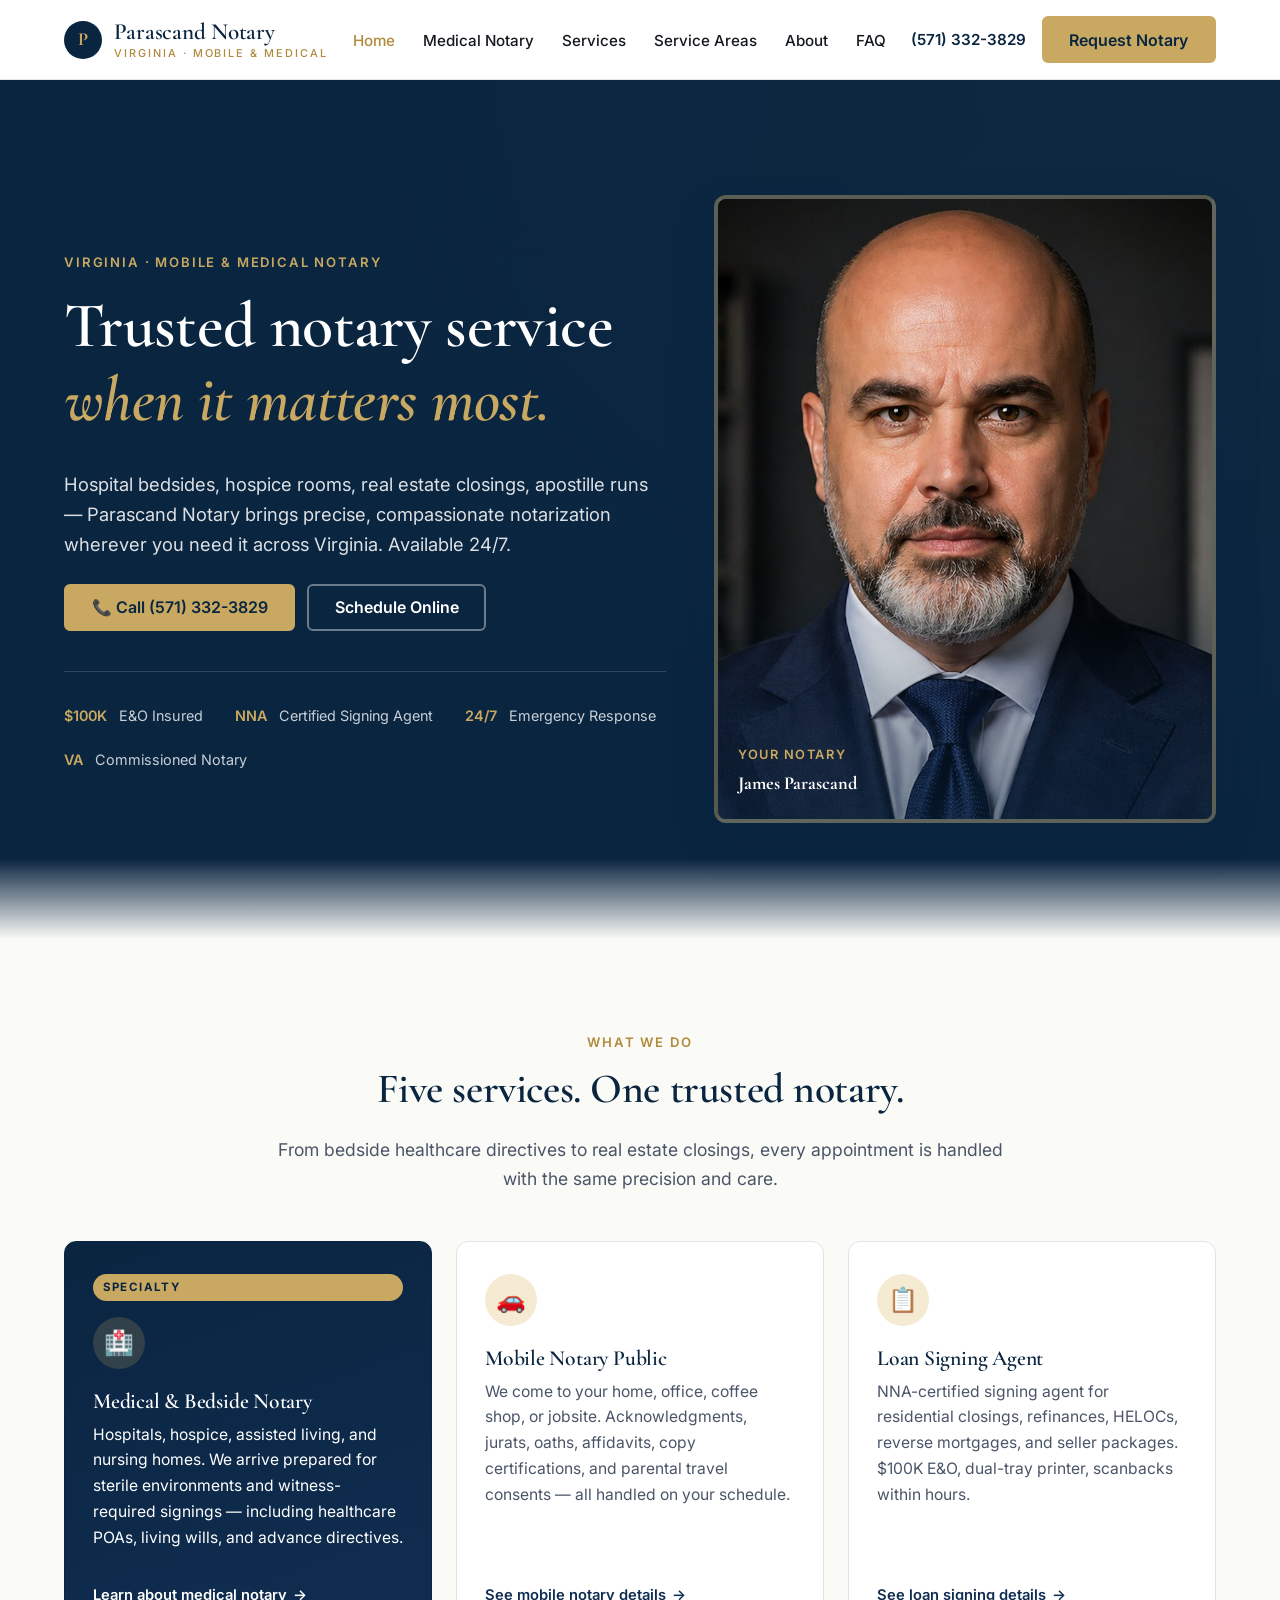
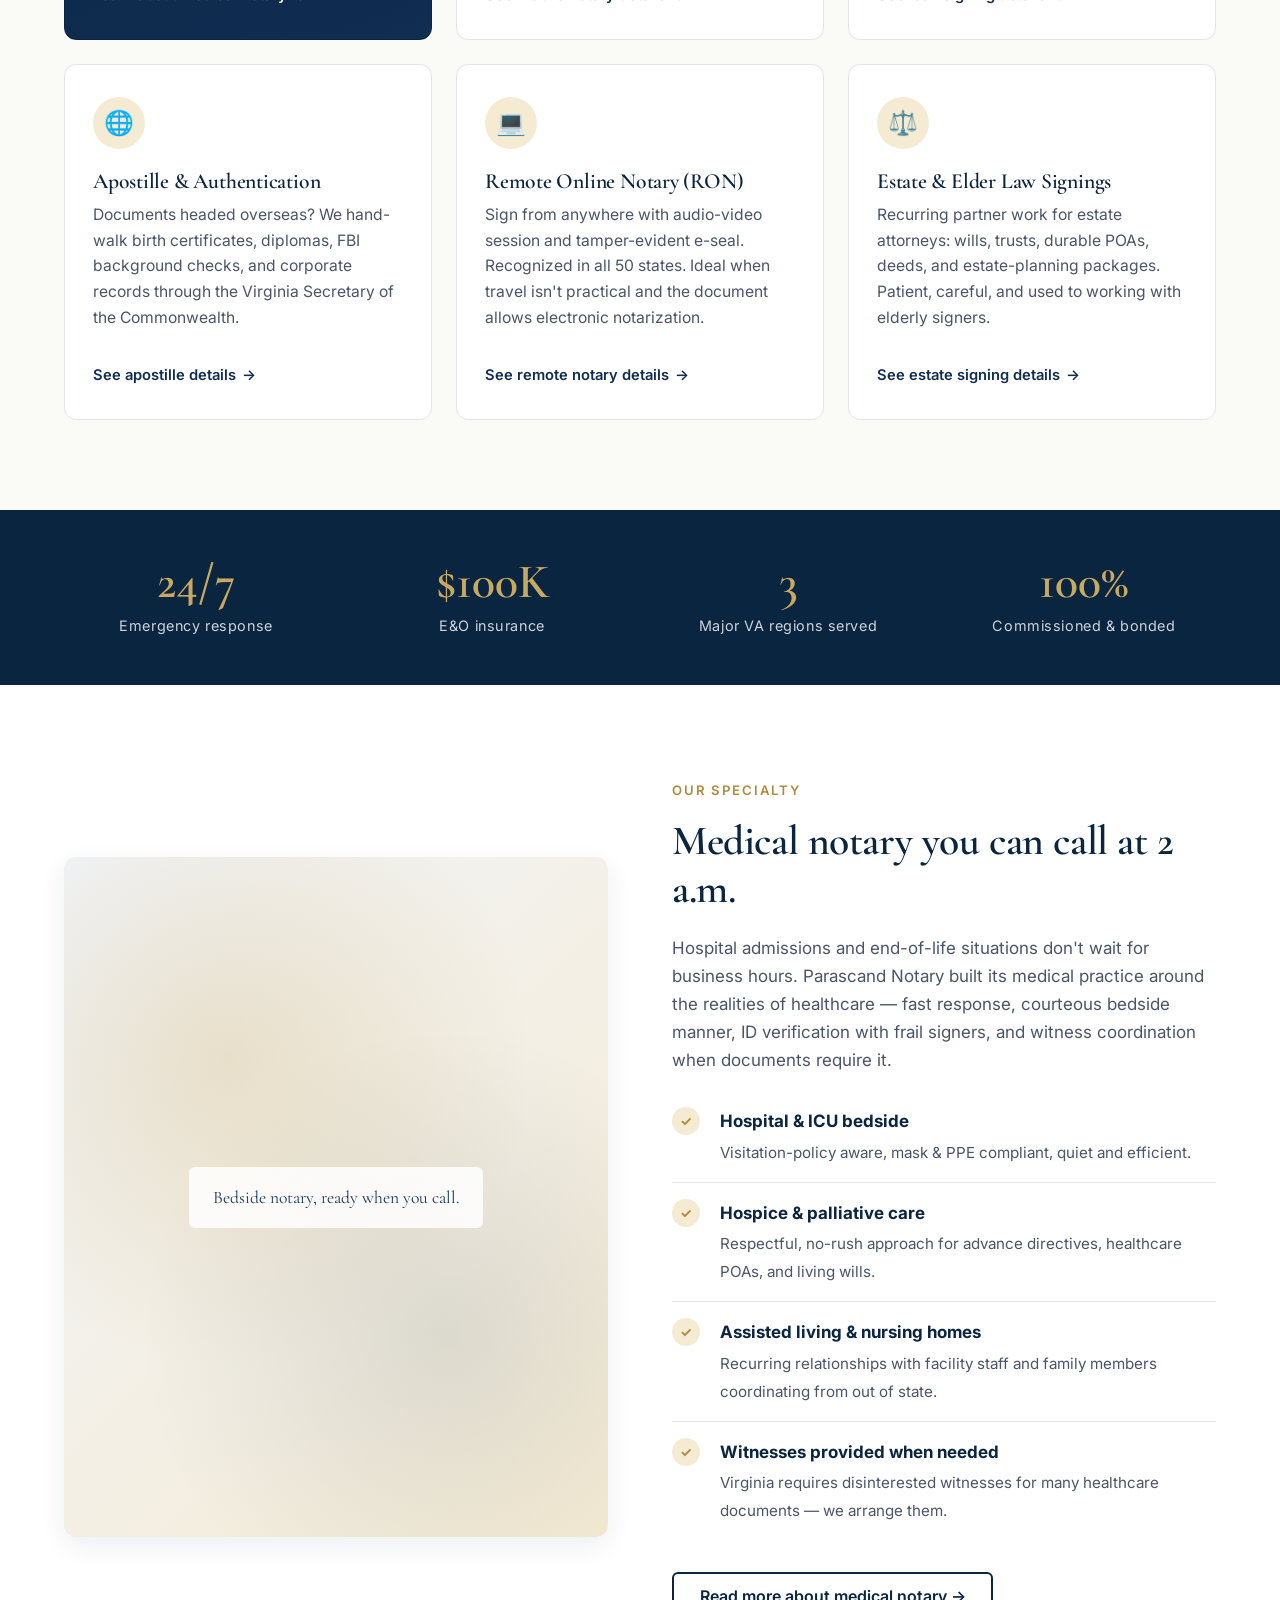
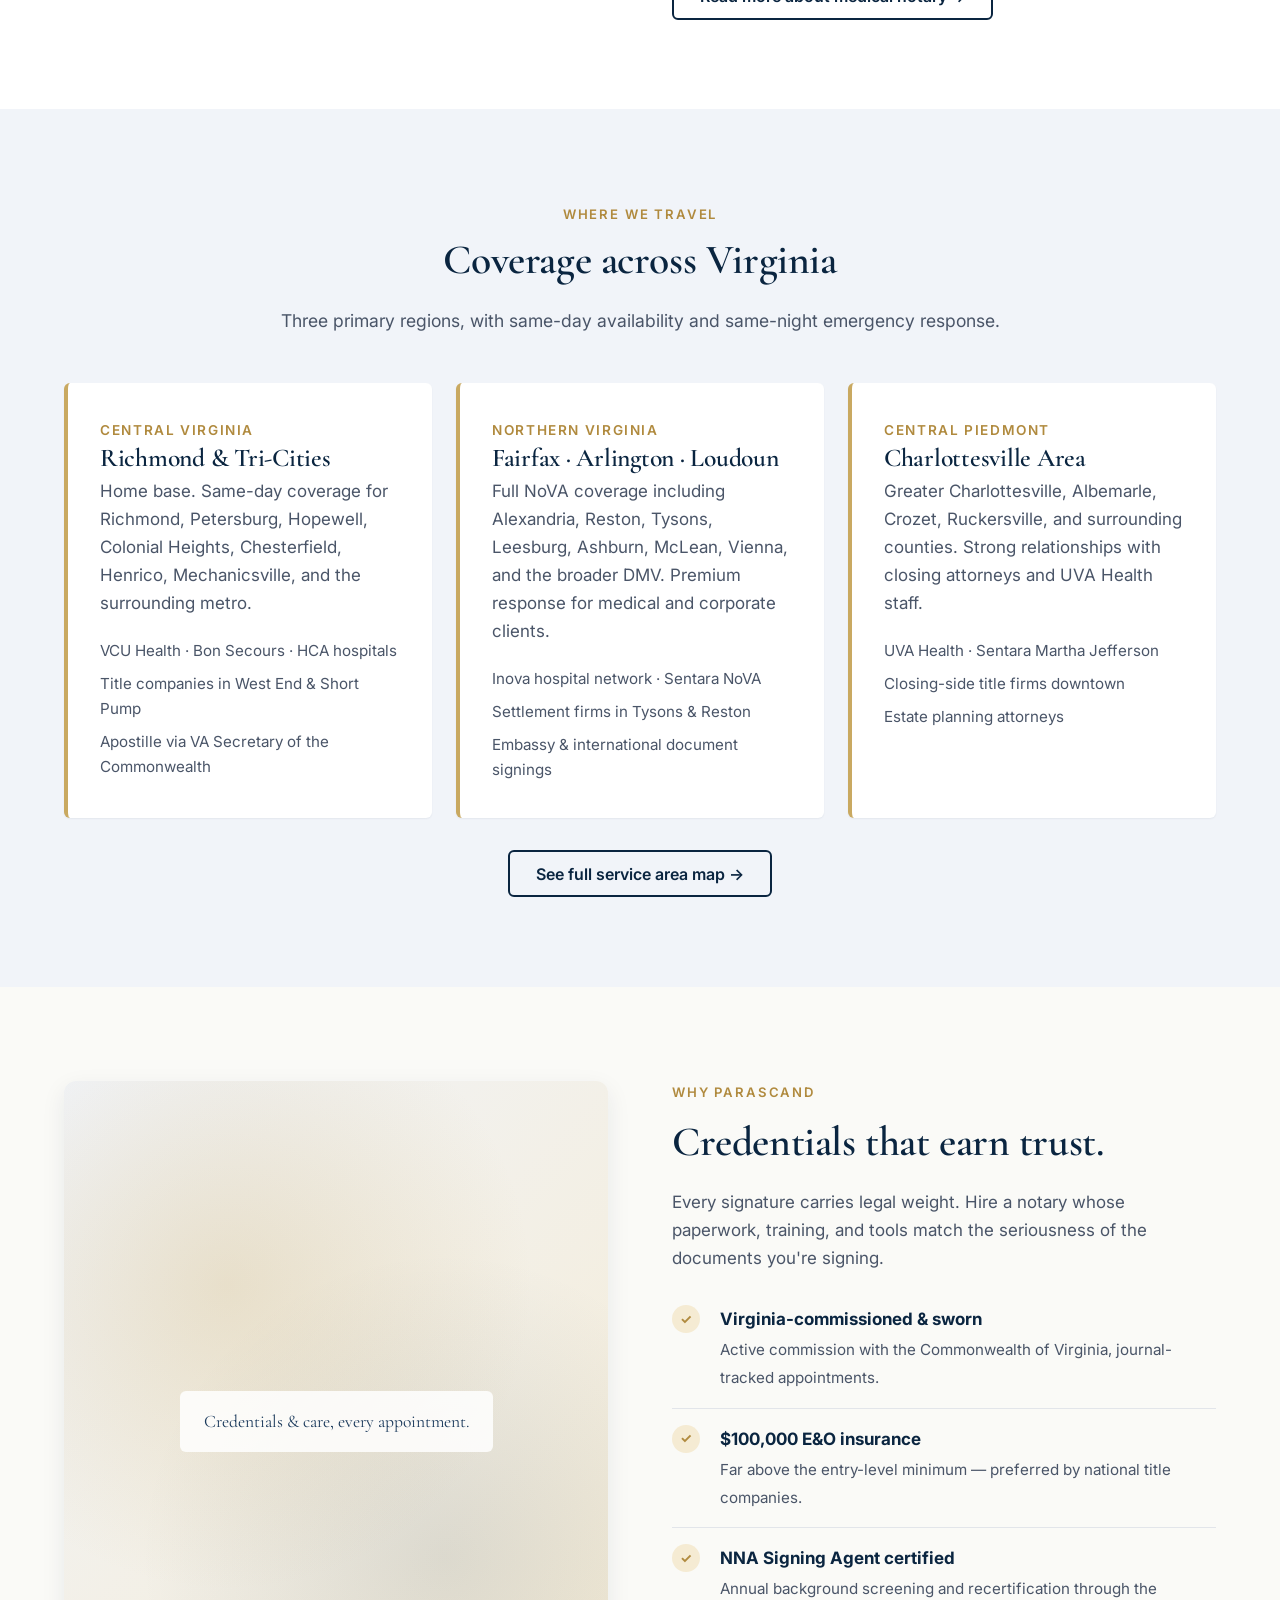
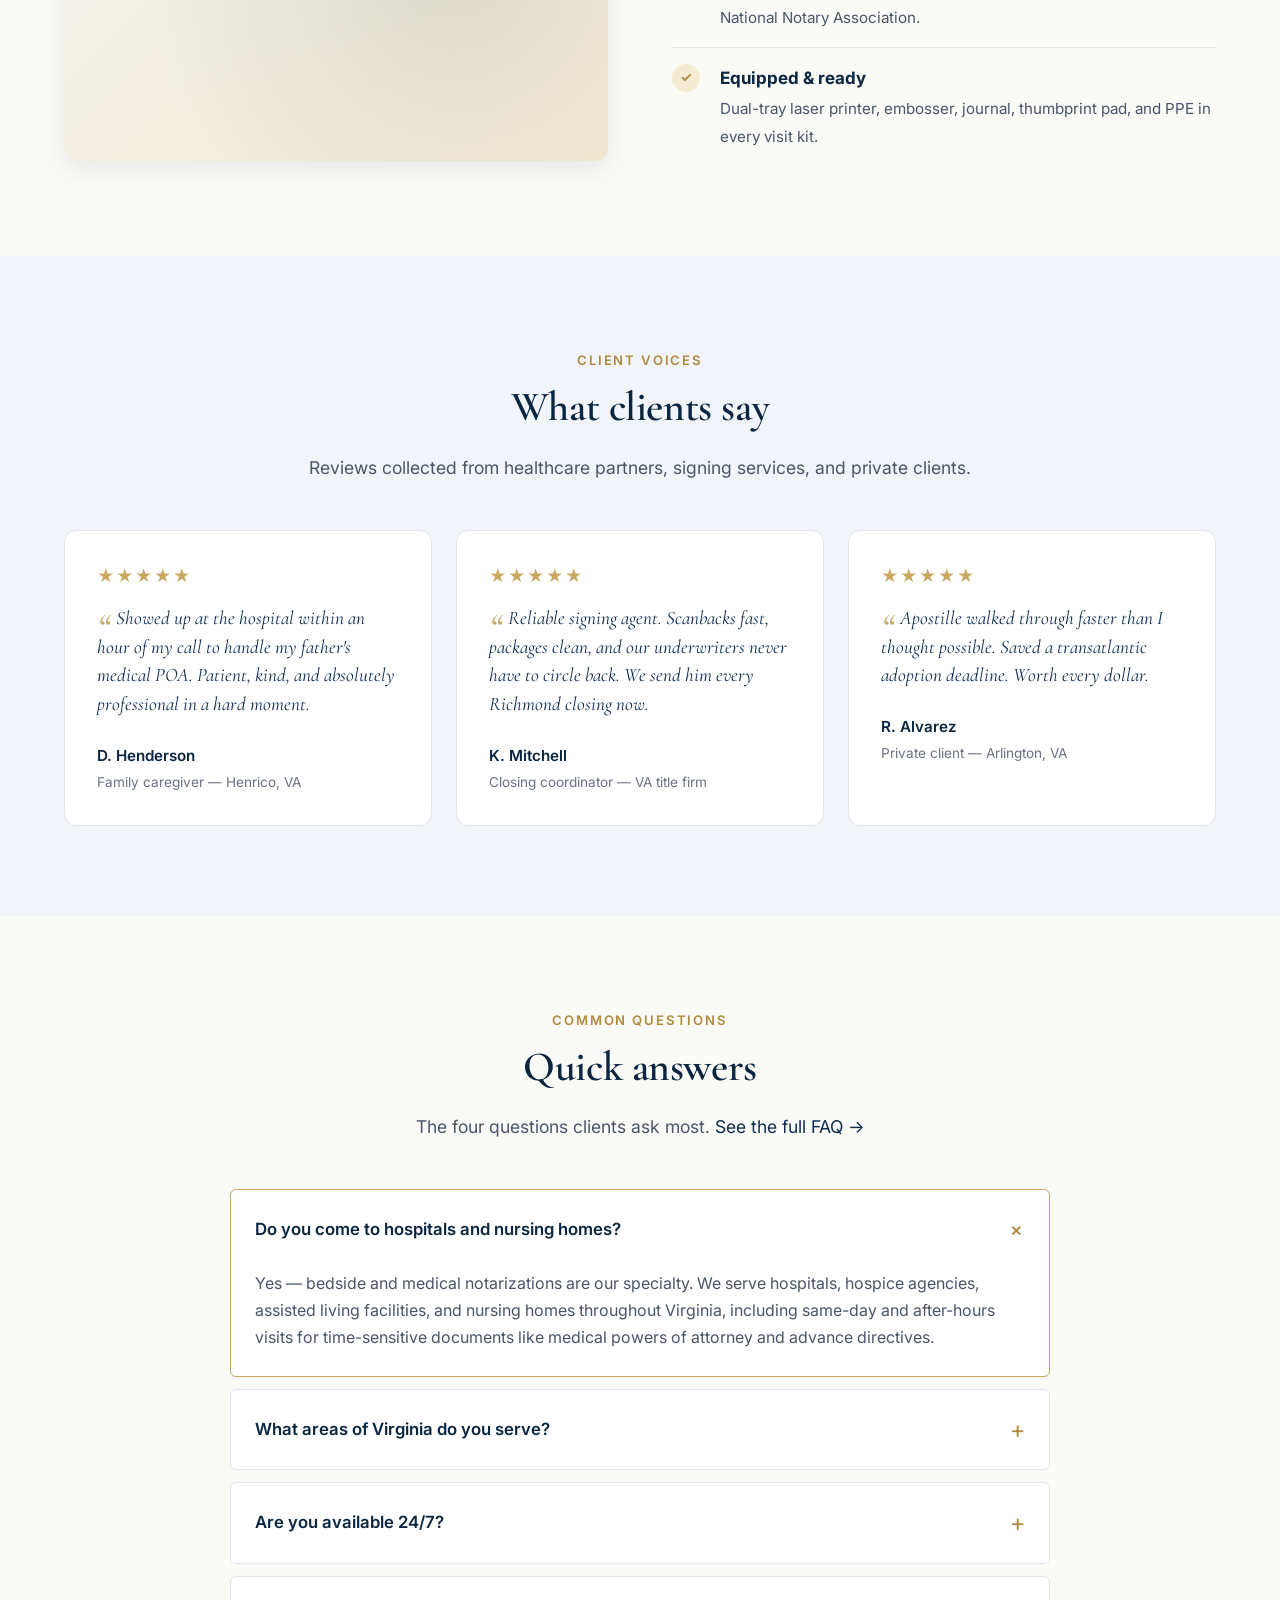
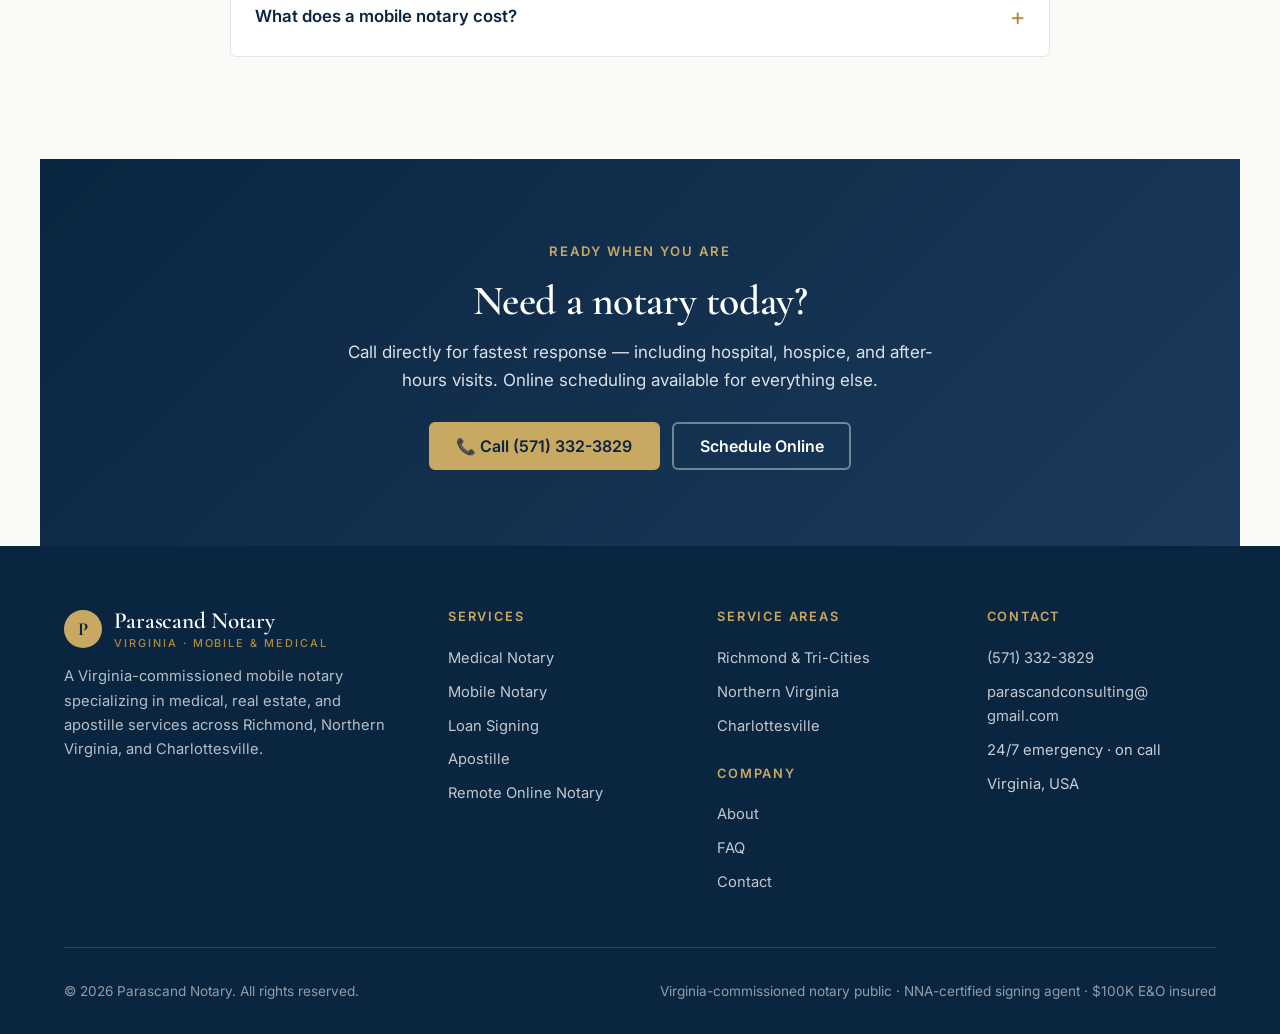
==== index.html @ 482fc1e8 "Initial Parascand Notary site" ====
<!DOCTYPE html>
<html lang="en">
<head>
  <meta charset="UTF-8" />
  <meta name="viewport" content="width=device-width, initial-scale=1" />
  <title>Parascand Notary | Mobile & Medical Notary Public — Richmond, Northern VA, Charlottesville</title>
  <meta name="description" content="Virginia-commissioned mobile notary specializing in hospital, hospice, and bedside notarizations. 24/7 service across Richmond, Northern Virginia, and Charlottesville. Loan signing, apostille, and remote online notary." />
  <meta name="keywords" content="mobile notary Virginia, medical notary, hospital notary Richmond, bedside notary, notary public Virginia, loan signing agent Virginia, apostille Virginia, mobile notary Northern Virginia, mobile notary Charlottesville, 24 hour notary" />
  <meta name="author" content="Parascand Notary" />
  <meta name="robots" content="index, follow, max-snippet:-1, max-image-preview:large" />
  <meta name="theme-color" content="#0A2540" />
  <link rel="canonical" href="https://parascandnotary.com/" />

  <!-- Open Graph / Facebook -->
  <meta property="og:type" content="website" />
  <meta property="og:url" content="https://parascandnotary.com/" />
  <meta property="og:site_name" content="Parascand Notary" />
  <meta property="og:title" content="Parascand Notary — Virginia's Trusted Mobile & Medical Notary" />
  <meta property="og:description" content="24/7 mobile notary serving hospitals, hospice, assisted living, real estate closings, and apostille across Richmond, NoVA, and Charlottesville." />
  <meta property="og:image" content="https://parascandnotary.com/images/og-image.jpg" />

  <!-- Twitter -->
  <meta name="twitter:card" content="summary_large_image" />
  <meta name="twitter:title" content="Parascand Notary — Mobile & Medical Notary Public" />
  <meta name="twitter:description" content="24/7 mobile notary serving Virginia. Hospital and bedside specialty. NNA-certified loan signing agent. Apostille service." />
  <meta name="twitter:image" content="https://parascandnotary.com/images/og-image.jpg" />

  <!-- Favicon -->
  <link rel="icon" type="image/svg+xml" href="data:image/svg+xml,%3Csvg xmlns='http://www.w3.org/2000/svg' viewBox='0 0 32 32'%3E%3Crect width='32' height='32' rx='6' fill='%230A2540'/%3E%3Ctext x='16' y='22' font-family='Georgia,serif' font-size='18' font-weight='700' text-anchor='middle' fill='%23C9A961'%3EP%3C/text%3E%3C/svg%3E" />

  <!-- Fonts -->
  <link rel="preconnect" href="https://fonts.googleapis.com" />
  <link rel="preconnect" href="https://fonts.gstatic.com" crossorigin />
  <link href="https://fonts.googleapis.com/css2?family=Cormorant+Garamond:wght@500;600;700&family=Inter:wght@400;500;600;700&display=swap" rel="stylesheet" />

  <link rel="stylesheet" href="styles.css" />

  <!-- Schema: LocalBusiness / NotaryPublic -->
  <script type="application/ld+json">
  {
    "@context": "https://schema.org",
    "@type": ["ProfessionalService", "LocalBusiness"],
    "name": "Parascand Notary",
    "image": "https://parascandnotary.com/images/headshot.jpg",
    "@id": "https://parascandnotary.com/#business",
    "url": "https://parascandnotary.com/",
    "telephone": "+1-571-332-3829",
    "email": "parascandconsulting@gmail.com",
    "priceRange": "$$",
    "description": "Virginia-commissioned mobile notary specializing in hospital, hospice, and bedside notarizations. Loan signing agent, apostille, and remote online notary services across Richmond, Northern Virginia, and Charlottesville.",
    "address": {
      "@type": "PostalAddress",
      "addressRegion": "VA",
      "addressCountry": "US"
    },
    "areaServed": [
      { "@type": "City", "name": "Richmond, VA" },
      { "@type": "City", "name": "Petersburg, VA" },
      { "@type": "City", "name": "Hopewell, VA" },
      { "@type": "City", "name": "Colonial Heights, VA" },
      { "@type": "City", "name": "Charlottesville, VA" },
      { "@type": "City", "name": "Fairfax, VA" },
      { "@type": "City", "name": "Arlington, VA" },
      { "@type": "City", "name": "Alexandria, VA" },
      { "@type": "City", "name": "Loudoun County, VA" },
      { "@type": "City", "name": "Reston, VA" },
      { "@type": "City", "name": "Tysons, VA" }
    ],
    "openingHoursSpecification": {
      "@type": "OpeningHoursSpecification",
      "dayOfWeek": ["Monday","Tuesday","Wednesday","Thursday","Friday","Saturday","Sunday"],
      "opens": "00:00",
      "closes": "23:59"
    },
    "hasOfferCatalog": {
      "@type": "OfferCatalog",
      "name": "Notary Services",
      "itemListElement": [
        { "@type": "Offer", "itemOffered": { "@type": "Service", "name": "Medical & Bedside Notary" } },
        { "@type": "Offer", "itemOffered": { "@type": "Service", "name": "Mobile Notary Public" } },
        { "@type": "Offer", "itemOffered": { "@type": "Service", "name": "Loan Signing Agent (NSA)" } },
        { "@type": "Offer", "itemOffered": { "@type": "Service", "name": "Apostille / Document Authentication" } },
        { "@type": "Offer", "itemOffered": { "@type": "Service", "name": "Remote Online Notarization (RON)" } }
      ]
    },
    "sameAs": []
  }
  </script>

  <!-- Schema: FAQ -->
  <script type="application/ld+json">
  {
    "@context": "https://schema.org",
    "@type": "FAQPage",
    "mainEntity": [
      {
        "@type": "Question",
        "name": "Do you come to hospitals and nursing homes?",
        "acceptedAnswer": {
          "@type": "Answer",
          "text": "Yes. Bedside and medical notarizations are our specialty. We serve hospitals, hospice agencies, assisted living facilities, and nursing homes throughout Virginia, including same-day and after-hours visits for time-sensitive documents like medical powers of attorney and advance directives."
        }
      },
      {
        "@type": "Question",
        "name": "What areas of Virginia do you serve?",
        "acceptedAnswer": {
          "@type": "Answer",
          "text": "We serve Richmond and the Tri-Cities (Petersburg, Hopewell, Colonial Heights), all of Northern Virginia (Fairfax, Arlington, Alexandria, Loudoun, Reston, Tysons), and the Charlottesville area. Travel beyond these zones is available by quote."
        }
      },
      {
        "@type": "Question",
        "name": "Are you available 24/7?",
        "acceptedAnswer": {
          "@type": "Answer",
          "text": "Yes. We offer 24/7 emergency and on-call notary service, including nights, weekends, and holidays. Hospitals discharge at all hours and time-sensitive legal documents do not wait — we are built for that reality."
        }
      },
      {
        "@type": "Question",
        "name": "What does a mobile notary cost?",
        "acceptedAnswer": {
          "@type": "Answer",
          "text": "Virginia caps notarial acts at $10 each. Travel and convenience fees are separate and depend on distance, urgency, and complexity. Most general appointments run $50–$100 all-in. Loan signings start at $125. Apostille runs $150 and up. Call or message for an exact quote."
        }
      }
    ]
  }
  </script>
</head>
<body>

  <!-- Header -->
  <header class="site-header">
    <div class="container">
      <nav class="nav" aria-label="Primary">
        <a href="index.html" class="brand" aria-label="Parascand Notary home">
          <span class="brand-mark" aria-hidden="true">P</span>
          <span class="brand-text">
            Parascand Notary
            <small>Virginia · Mobile & Medical</small>
          </span>
        </a>
        <ul class="nav-links">
          <li><a href="index.html" class="active">Home</a></li>
          <li><a href="medical-notary.html">Medical Notary</a></li>
          <li><a href="services.html">Services</a></li>
          <li><a href="service-areas.html">Service Areas</a></li>
          <li><a href="about.html">About</a></li>
          <li><a href="faq.html">FAQ</a></li>
        </ul>
        <div class="nav-cta">
          <a class="nav-phone" href="tel:+15713323829"><span>(571) 332-3829</span></a>
          <a class="btn btn-primary" href="contact.html">Request Notary</a>
        </div>
      </nav>
    </div>
  </header>

  <!-- Hero -->
  <section class="hero">
    <div class="container">
      <div class="hero-grid">
        <div>
          <span class="eyebrow">Virginia · Mobile & Medical Notary</span>
          <h1>Trusted notary service <span class="accent">when it matters most.</span></h1>
          <p>Hospital bedsides, hospice rooms, real estate closings, apostille runs — Parascand Notary brings precise, compassionate notarization wherever you need it across Virginia. Available 24/7.</p>
          <div class="hero-actions">
            <a class="btn btn-primary" href="tel:+15713323829">📞 Call (571) 332-3829</a>
            <a class="btn btn-secondary" href="contact.html">Schedule Online</a>
          </div>
          <div class="hero-trust">
            <div><strong>$100K</strong>&nbsp;E&amp;O Insured</div>
            <div><strong>NNA</strong>&nbsp;Certified Signing Agent</div>
            <div><strong>24/7</strong>&nbsp;Emergency Response</div>
            <div><strong>VA</strong>&nbsp;Commissioned Notary</div>
          </div>
        </div>
        <div>
          <div class="hero-portrait">
            <img src="images/headshot.jpg" alt="James Parascand, Virginia-commissioned mobile and medical notary public" onerror="this.style.display='none'; this.parentElement.style.background='linear-gradient(135deg,#1B3A5C,#0A2540)'; this.parentElement.insertAdjacentHTML('afterbegin','<div style=&quot;position:absolute;inset:0;display:grid;place-items:center;color:#C9A961;font-family:serif;font-size:1.1rem;text-align:center;padding:2rem;z-index:1;&quot;>Drop your headshot at<br/>images/headshot.jpg</div>');" />
            <div class="hero-portrait-caption">
              <small>Your Notary</small>
              <strong>James Parascand</strong>
            </div>
          </div>
        </div>
      </div>
    </div>
  </section>

  <!-- Services -->
  <section id="services">
    <div class="container">
      <div class="section-head">
        <span class="eyebrow">What We Do</span>
        <h2>Five services. One trusted notary.</h2>
        <p>From bedside healthcare directives to real estate closings, every appointment is handled with the same precision and care.</p>
      </div>

      <div class="grid-3">
        <article class="card card-featured">
          <span class="card-featured-tag">Specialty</span>
          <div class="card-icon" aria-hidden="true">🏥</div>
          <h3>Medical &amp; Bedside Notary</h3>
          <p>Hospitals, hospice, assisted living, and nursing homes. We arrive prepared for sterile environments and witness-required signings — including healthcare POAs, living wills, and advance directives.</p>
          <a class="card-link" href="medical-notary.html">Learn about medical notary</a>
        </article>

        <article class="card">
          <div class="card-icon" aria-hidden="true">🚗</div>
          <h3>Mobile Notary Public</h3>
          <p>We come to your home, office, coffee shop, or jobsite. Acknowledgments, jurats, oaths, affidavits, copy certifications, and parental travel consents — all handled on your schedule.</p>
          <a class="card-link" href="services.html#mobile">See mobile notary details</a>
        </article>

        <article class="card">
          <div class="card-icon" aria-hidden="true">📋</div>
          <h3>Loan Signing Agent</h3>
          <p>NNA-certified signing agent for residential closings, refinances, HELOCs, reverse mortgages, and seller packages. $100K E&amp;O, dual-tray printer, scanbacks within hours.</p>
          <a class="card-link" href="services.html#loan-signing">See loan signing details</a>
        </article>

        <article class="card">
          <div class="card-icon" aria-hidden="true">🌐</div>
          <h3>Apostille &amp; Authentication</h3>
          <p>Documents headed overseas? We hand-walk birth certificates, diplomas, FBI background checks, and corporate records through the Virginia Secretary of the Commonwealth.</p>
          <a class="card-link" href="services.html#apostille">See apostille details</a>
        </article>

        <article class="card">
          <div class="card-icon" aria-hidden="true">💻</div>
          <h3>Remote Online Notary (RON)</h3>
          <p>Sign from anywhere with audio-video session and tamper-evident e-seal. Recognized in all 50 states. Ideal when travel isn't practical and the document allows electronic notarization.</p>
          <a class="card-link" href="services.html#ron">See remote notary details</a>
        </article>

        <article class="card">
          <div class="card-icon" aria-hidden="true">⚖️</div>
          <h3>Estate &amp; Elder Law Signings</h3>
          <p>Recurring partner work for estate attorneys: wills, trusts, durable POAs, deeds, and estate-planning packages. Patient, careful, and used to working with elderly signers.</p>
          <a class="card-link" href="services.html#estate">See estate signing details</a>
        </article>
      </div>
    </div>
  </section>

  <!-- Trust strip -->
  <section class="stats">
    <div class="container">
      <div class="stats-grid">
        <div>
          <div class="stat-num">24/7</div>
          <div class="stat-label">Emergency response</div>
        </div>
        <div>
          <div class="stat-num">$100K</div>
          <div class="stat-label">E&amp;O insurance</div>
        </div>
        <div>
          <div class="stat-num">3</div>
          <div class="stat-label">Major VA regions served</div>
        </div>
        <div>
          <div class="stat-num">100%</div>
          <div class="stat-label">Commissioned &amp; bonded</div>
        </div>
      </div>
    </div>
  </section>

  <!-- Medical notary spotlight -->
  <section class="bg-light">
    <div class="container">
      <div class="two-col">
        <div class="col-image" aria-hidden="true">
          <span>Bedside notary, ready when you call.</span>
        </div>
        <div class="col-content">
          <span class="eyebrow">Our Specialty</span>
          <h2>Medical notary you can call at 2 a.m.</h2>
          <p>Hospital admissions and end-of-life situations don't wait for business hours. Parascand Notary built its medical practice around the realities of healthcare — fast response, courteous bedside manner, ID verification with frail signers, and witness coordination when documents require it.</p>
          <ul class="feature-list">
            <li>
              <span class="check" aria-hidden="true">✓</span>
              <div><strong>Hospital &amp; ICU bedside</strong><span>Visitation-policy aware, mask &amp; PPE compliant, quiet and efficient.</span></div>
            </li>
            <li>
              <span class="check" aria-hidden="true">✓</span>
              <div><strong>Hospice &amp; palliative care</strong><span>Respectful, no-rush approach for advance directives, healthcare POAs, and living wills.</span></div>
            </li>
            <li>
              <span class="check" aria-hidden="true">✓</span>
              <div><strong>Assisted living &amp; nursing homes</strong><span>Recurring relationships with facility staff and family members coordinating from out of state.</span></div>
            </li>
            <li>
              <span class="check" aria-hidden="true">✓</span>
              <div><strong>Witnesses provided when needed</strong><span>Virginia requires disinterested witnesses for many healthcare documents — we arrange them.</span></div>
            </li>
          </ul>
          <a class="btn btn-ghost mt-2" href="medical-notary.html">Read more about medical notary →</a>
        </div>
      </div>
    </div>
  </section>

  <!-- Service areas -->
  <section class="bg-soft">
    <div class="container">
      <div class="section-head">
        <span class="eyebrow">Where We Travel</span>
        <h2>Coverage across Virginia</h2>
        <p>Three primary regions, with same-day availability and same-night emergency response.</p>
      </div>
      <div class="grid-3">
        <article class="area-card">
          <span class="area-state">Central Virginia</span>
          <h3>Richmond &amp; Tri-Cities</h3>
          <p>Home base. Same-day coverage for Richmond, Petersburg, Hopewell, Colonial Heights, Chesterfield, Henrico, Mechanicsville, and the surrounding metro.</p>
          <ul>
            <li>VCU Health · Bon Secours · HCA hospitals</li>
            <li>Title companies in West End &amp; Short Pump</li>
            <li>Apostille via VA Secretary of the Commonwealth</li>
          </ul>
        </article>

        <article class="area-card">
          <span class="area-state">Northern Virginia</span>
          <h3>Fairfax · Arlington · Loudoun</h3>
          <p>Full NoVA coverage including Alexandria, Reston, Tysons, Leesburg, Ashburn, McLean, Vienna, and the broader DMV. Premium response for medical and corporate clients.</p>
          <ul>
            <li>Inova hospital network · Sentara NoVA</li>
            <li>Settlement firms in Tysons &amp; Reston</li>
            <li>Embassy &amp; international document signings</li>
          </ul>
        </article>

        <article class="area-card">
          <span class="area-state">Central Piedmont</span>
          <h3>Charlottesville Area</h3>
          <p>Greater Charlottesville, Albemarle, Crozet, Ruckersville, and surrounding counties. Strong relationships with closing attorneys and UVA Health staff.</p>
          <ul>
            <li>UVA Health · Sentara Martha Jefferson</li>
            <li>Closing-side title firms downtown</li>
            <li>Estate planning attorneys</li>
          </ul>
        </article>
      </div>
      <div class="text-center mt-2">
        <a class="btn btn-ghost" href="service-areas.html">See full service area map →</a>
      </div>
    </div>
  </section>

  <!-- Why -->
  <section>
    <div class="container">
      <div class="two-col flip">
        <div class="col-content">
          <span class="eyebrow">Why Parascand</span>
          <h2>Credentials that earn trust.</h2>
          <p>Every signature carries legal weight. Hire a notary whose paperwork, training, and tools match the seriousness of the documents you're signing.</p>
          <ul class="feature-list">
            <li>
              <span class="check" aria-hidden="true">✓</span>
              <div><strong>Virginia-commissioned &amp; sworn</strong><span>Active commission with the Commonwealth of Virginia, journal-tracked appointments.</span></div>
            </li>
            <li>
              <span class="check" aria-hidden="true">✓</span>
              <div><strong>$100,000 E&amp;O insurance</strong><span>Far above the entry-level minimum — preferred by national title companies.</span></div>
            </li>
            <li>
              <span class="check" aria-hidden="true">✓</span>
              <div><strong>NNA Signing Agent certified</strong><span>Annual background screening and recertification through the National Notary Association.</span></div>
            </li>
            <li>
              <span class="check" aria-hidden="true">✓</span>
              <div><strong>Equipped &amp; ready</strong><span>Dual-tray laser printer, embosser, journal, thumbprint pad, and PPE in every visit kit.</span></div>
            </li>
          </ul>
        </div>
        <div class="col-image" aria-hidden="true">
          <span>Credentials &amp; care, every appointment.</span>
        </div>
      </div>
    </div>
  </section>

  <!-- Testimonials -->
  <section class="bg-soft">
    <div class="container">
      <div class="section-head">
        <span class="eyebrow">Client Voices</span>
        <h2>What clients say</h2>
        <p>Reviews collected from healthcare partners, signing services, and private clients.</p>
      </div>
      <div class="grid-3">
        <div class="testimonial">
          <div class="stars" aria-label="Five stars">★★★★★</div>
          <blockquote>Showed up at the hospital within an hour of my call to handle my father's medical POA. Patient, kind, and absolutely professional in a hard moment.</blockquote>
          <cite>D. Henderson<small>Family caregiver — Henrico, VA</small></cite>
        </div>
        <div class="testimonial">
          <div class="stars" aria-label="Five stars">★★★★★</div>
          <blockquote>Reliable signing agent. Scanbacks fast, packages clean, and our underwriters never have to circle back. We send him every Richmond closing now.</blockquote>
          <cite>K. Mitchell<small>Closing coordinator — VA title firm</small></cite>
        </div>
        <div class="testimonial">
          <div class="stars" aria-label="Five stars">★★★★★</div>
          <blockquote>Apostille walked through faster than I thought possible. Saved a transatlantic adoption deadline. Worth every dollar.</blockquote>
          <cite>R. Alvarez<small>Private client — Arlington, VA</small></cite>
        </div>
      </div>
    </div>
  </section>

  <!-- FAQ snippet -->
  <section>
    <div class="container">
      <div class="section-head">
        <span class="eyebrow">Common Questions</span>
        <h2>Quick answers</h2>
        <p>The four questions clients ask most. <a href="faq.html">See the full FAQ →</a></p>
      </div>
      <div class="faq">
        <details open>
          <summary>Do you come to hospitals and nursing homes?</summary>
          <div class="faq-body">Yes — bedside and medical notarizations are our specialty. We serve hospitals, hospice agencies, assisted living facilities, and nursing homes throughout Virginia, including same-day and after-hours visits for time-sensitive documents like medical powers of attorney and advance directives.</div>
        </details>
        <details>
          <summary>What areas of Virginia do you serve?</summary>
          <div class="faq-body">Richmond and the Tri-Cities (Petersburg, Hopewell, Colonial Heights), all of Northern Virginia (Fairfax, Arlington, Alexandria, Loudoun, Reston, Tysons), and the Charlottesville area. Travel beyond these zones is available by quote.</div>
        </details>
        <details>
          <summary>Are you available 24/7?</summary>
          <div class="faq-body">Yes — 24/7 emergency and on-call service, including nights, weekends, and holidays. Hospitals discharge at all hours and time-sensitive legal documents do not wait.</div>
        </details>
        <details>
          <summary>What does a mobile notary cost?</summary>
          <div class="faq-body">Virginia caps notarial acts at $10 each. Travel and convenience fees are separate and depend on distance, urgency, and complexity. Most general appointments run $50–$100 all-in. Loan signings start at $125. Apostille runs $150 and up. Call or message for an exact quote.</div>
        </details>
      </div>
    </div>
  </section>

  <!-- CTA strip -->
  <section style="padding:0;">
    <div class="container" style="padding:0;">
      <div class="cta-strip">
        <span class="eyebrow" style="color:var(--gold-500);">Ready when you are</span>
        <h2>Need a notary today?</h2>
        <p>Call directly for fastest response — including hospital, hospice, and after-hours visits. Online scheduling available for everything else.</p>
        <div class="cta-actions">
          <a class="btn btn-primary" href="tel:+15713323829">📞 Call (571) 332-3829</a>
          <a class="btn btn-secondary" href="contact.html">Schedule Online</a>
        </div>
      </div>
    </div>
  </section>

  <!-- Footer -->
  <footer class="site-footer">
    <div class="container">
      <div class="footer-grid">
        <div class="footer-brand">
          <a href="index.html" class="brand">
            <span class="brand-mark" aria-hidden="true">P</span>
            <span class="brand-text">Parascand Notary<small>Virginia · Mobile &amp; Medical</small></span>
          </a>
          <p>A Virginia-commissioned mobile notary specializing in medical, real estate, and apostille services across Richmond, Northern Virginia, and Charlottesville.</p>
        </div>
        <div>
          <h4>Services</h4>
          <ul>
            <li><a href="medical-notary.html">Medical Notary</a></li>
            <li><a href="services.html#mobile">Mobile Notary</a></li>
            <li><a href="services.html#loan-signing">Loan Signing</a></li>
            <li><a href="services.html#apostille">Apostille</a></li>
            <li><a href="services.html#ron">Remote Online Notary</a></li>
          </ul>
        </div>
        <div>
          <h4>Service Areas</h4>
          <ul>
            <li><a href="service-areas.html#richmond">Richmond &amp; Tri-Cities</a></li>
            <li><a href="service-areas.html#nova">Northern Virginia</a></li>
            <li><a href="service-areas.html#charlottesville">Charlottesville</a></li>
          </ul>
          <h4 style="margin-top:1.5rem;">Company</h4>
          <ul>
            <li><a href="about.html">About</a></li>
            <li><a href="faq.html">FAQ</a></li>
            <li><a href="contact.html">Contact</a></li>
          </ul>
        </div>
        <div>
          <h4>Contact</h4>
          <ul>
            <li><a href="tel:+15713323829">(571) 332-3829</a></li>
            <li><a href="mailto:parascandconsulting@gmail.com">parascandconsulting@<br/>gmail.com</a></li>
            <li>24/7 emergency · on call</li>
            <li>Virginia, USA</li>
          </ul>
        </div>
      </div>
      <div class="footer-bottom">
        <span>© 2026 Parascand Notary. All rights reserved.</span>
        <span>Virginia-commissioned notary public · NNA-certified signing agent · $100K E&amp;O insured</span>
      </div>
    </div>
  </footer>

  <a class="sticky-call" href="tel:+15713323829">📞 Call Now · (571) 332-3829</a>

</body>
</html>
---- styles.css ----
/* ==========================================================================
   Parascand Notary — Design System
   Professional & trustworthy: navy + gold, serif headings, generous whitespace
   ========================================================================== */

:root {
  --navy-900: #0A2540;
  --navy-800: #102D52;
  --navy-700: #1B3A5C;
  --navy-50:  #F1F4F9;
  --gold-600: #B08A3E;
  --gold-500: #C9A961;
  --gold-100: #F5EBD3;
  --ink:      #14181F;
  --slate:    #4A5568;
  --muted:    #6B7280;
  --line:     #E2E5EA;
  --bg:       #FAFAF7;
  --white:    #FFFFFF;
  --success:  #1F7A3F;
  --shadow-sm: 0 1px 2px rgba(10,37,64,.06);
  --shadow-md: 0 8px 24px rgba(10,37,64,.08);
  --shadow-lg: 0 20px 50px rgba(10,37,64,.12);
  --radius:   6px;
  --radius-lg: 12px;
  --container: 1200px;
  --serif: 'Cormorant Garamond', 'Playfair Display', Georgia, 'Times New Roman', serif;
  --sans:  'Inter', -apple-system, BlinkMacSystemFont, 'Segoe UI', Roboto, Helvetica, Arial, sans-serif;
}

/* Reset */
*, *::before, *::after { box-sizing: border-box; }
html { scroll-behavior: smooth; -webkit-text-size-adjust: 100%; }
body {
  margin: 0;
  font-family: var(--sans);
  font-size: 17px;
  line-height: 1.65;
  color: var(--ink);
  background: var(--bg);
  -webkit-font-smoothing: antialiased;
  -moz-osx-font-smoothing: grayscale;
}
img, svg { max-width: 100%; height: auto; display: block; }
a { color: var(--navy-800); text-decoration: none; transition: color .15s ease; }
a:hover { color: var(--gold-600); }

/* Typography */
h1, h2, h3, h4 {
  font-family: var(--serif);
  font-weight: 600;
  letter-spacing: -.01em;
  color: var(--navy-900);
  margin: 0 0 .5em;
  line-height: 1.15;
}
h1 { font-size: clamp(2.25rem, 5vw, 3.75rem); }
h2 { font-size: clamp(1.85rem, 3.5vw, 2.6rem); }
h3 { font-size: clamp(1.3rem, 2vw, 1.6rem); }
h4 { font-size: 1.15rem; font-family: var(--sans); font-weight: 600; letter-spacing: .02em; }
p  { margin: 0 0 1em; color: var(--slate); }
.lead { font-size: 1.18rem; color: var(--slate); line-height: 1.6; max-width: 60ch; }

.eyebrow {
  display: inline-block;
  font-family: var(--sans);
  font-size: .82rem;
  font-weight: 600;
  letter-spacing: .14em;
  text-transform: uppercase;
  color: var(--gold-600);
  margin-bottom: 1rem;
}

/* Layout */
.container { max-width: var(--container); margin: 0 auto; padding: 0 1.5rem; }
section { padding: clamp(3.5rem, 7vw, 6rem) 0; }
.section-narrow { padding: clamp(2.5rem, 5vw, 4rem) 0; }

/* Buttons */
.btn {
  display: inline-flex;
  align-items: center;
  justify-content: center;
  gap: .5rem;
  font-family: var(--sans);
  font-weight: 600;
  font-size: 1rem;
  padding: .85rem 1.6rem;
  border-radius: var(--radius);
  border: 2px solid transparent;
  cursor: pointer;
  transition: all .18s ease;
  text-decoration: none;
  line-height: 1;
}
.btn-primary {
  background: var(--gold-500);
  color: var(--navy-900);
  border-color: var(--gold-500);
}
.btn-primary:hover {
  background: var(--gold-600);
  border-color: var(--gold-600);
  color: var(--white);
  transform: translateY(-1px);
  box-shadow: var(--shadow-md);
}
.btn-secondary {
  background: transparent;
  color: var(--white);
  border-color: rgba(255,255,255,.4);
}
.btn-secondary:hover {
  background: var(--white);
  color: var(--navy-900);
  border-color: var(--white);
}
.btn-ghost {
  background: transparent;
  color: var(--navy-900);
  border-color: var(--navy-900);
}
.btn-ghost:hover {
  background: var(--navy-900);
  color: var(--white);
}
.btn-block { width: 100%; }

/* Header */
.site-header {
  position: sticky;
  top: 0;
  z-index: 50;
  background: rgba(255,255,255,.96);
  backdrop-filter: saturate(140%) blur(8px);
  border-bottom: 1px solid var(--line);
}
.nav {
  display: flex;
  align-items: center;
  justify-content: space-between;
  padding: 1rem 0;
  gap: 1rem;
}
.brand {
  display: flex;
  align-items: center;
  gap: .75rem;
  font-family: var(--serif);
  font-size: 1.45rem;
  font-weight: 600;
  color: var(--navy-900);
  letter-spacing: -.005em;
}
.brand:hover { color: var(--navy-900); }
.brand-mark {
  width: 38px; height: 38px;
  background: var(--navy-900);
  color: var(--gold-500);
  border-radius: 50%;
  display: grid; place-items: center;
  font-family: var(--serif);
  font-weight: 700;
  font-size: 1.15rem;
  letter-spacing: 0;
}
.brand-text { line-height: 1; }
.brand-text small {
  display: block;
  font-family: var(--sans);
  font-size: .68rem;
  font-weight: 500;
  color: var(--gold-600);
  letter-spacing: .18em;
  text-transform: uppercase;
  margin-top: 4px;
}
.nav-links {
  display: flex;
  align-items: center;
  gap: 1.75rem;
  list-style: none;
  margin: 0; padding: 0;
}
.nav-links a {
  font-size: .95rem;
  font-weight: 500;
  color: var(--ink);
}
.nav-links a:hover, .nav-links a.active { color: var(--gold-600); }
.nav-cta {
  display: flex;
  align-items: center;
  gap: 1rem;
}
.nav-phone {
  font-weight: 600;
  color: var(--navy-900);
  font-size: .95rem;
  display: inline-flex;
  align-items: center;
  gap: .4rem;
}
.nav-phone:hover { color: var(--gold-600); }
.nav-toggle {
  display: none;
  background: transparent;
  border: 1px solid var(--line);
  border-radius: var(--radius);
  padding: .5rem .65rem;
  cursor: pointer;
}
.nav-toggle span {
  display: block;
  width: 22px; height: 2px;
  background: var(--navy-900);
  margin: 4px 0;
}

/* Hero */
.hero {
  background:
    linear-gradient(135deg, rgba(10,37,64,.92), rgba(10,37,64,.82)),
    radial-gradient(ellipse at top right, rgba(201,169,97,.18), transparent 60%),
    var(--navy-900);
  color: var(--white);
  padding: clamp(4rem, 9vw, 7.5rem) 0 clamp(4.5rem, 9vw, 8rem);
  position: relative;
  overflow: hidden;
}
.hero::after {
  content: "";
  position: absolute;
  bottom: -1px; left: 0; right: 0;
  height: 80px;
  background: linear-gradient(to bottom, transparent, var(--bg));
  pointer-events: none;
}
.hero-grid {
  display: grid;
  grid-template-columns: 1.2fr 1fr;
  gap: 3rem;
  align-items: center;
}
.hero h1 { color: var(--white); font-size: clamp(2.4rem, 5.4vw, 4rem); }
.hero h1 .accent { color: var(--gold-500); font-style: italic; }
.hero p { color: rgba(255,255,255,.86); font-size: 1.15rem; max-width: 56ch; }
.hero .eyebrow { color: var(--gold-500); }
.hero-actions {
  display: flex;
  flex-wrap: wrap;
  gap: .75rem;
  margin-top: 1.5rem;
}
.hero-trust {
  display: flex;
  flex-wrap: wrap;
  gap: 1.25rem 2rem;
  margin-top: 2.5rem;
  padding-top: 2rem;
  border-top: 1px solid rgba(255,255,255,.15);
}
.hero-trust div {
  font-size: .9rem;
  color: rgba(255,255,255,.78);
  display: flex; align-items: center; gap: .5rem;
}
.hero-trust strong { color: var(--gold-500); font-weight: 600; }

.hero-card {
  background: var(--white);
  color: var(--ink);
  border-radius: var(--radius-lg);
  padding: 2rem;
  box-shadow: var(--shadow-lg);
  border-top: 4px solid var(--gold-500);
}
.hero-card h3 {
  margin-top: 0;
  font-family: var(--sans);
  font-size: 1rem;
  text-transform: uppercase;
  letter-spacing: .12em;
  color: var(--gold-600);
}
.hero-card .price {
  font-family: var(--serif);
  font-size: 2.5rem;
  color: var(--navy-900);
  font-weight: 600;
  line-height: 1;
}
.hero-card .price small {
  font-size: .9rem;
  color: var(--muted);
  font-family: var(--sans);
  font-weight: 500;
  display: block;
  margin-top: .35rem;
}
.hero-card ul {
  list-style: none;
  padding: 0;
  margin: 1.5rem 0;
}
.hero-card li {
  padding: .55rem 0;
  border-bottom: 1px solid var(--line);
  font-size: .95rem;
  color: var(--slate);
  display: flex;
  align-items: center;
  gap: .6rem;
}
.hero-card li:last-child { border-bottom: 0; }
.hero-card li::before {
  content: "✓";
  color: var(--gold-600);
  font-weight: 700;
}

/* Page header (non-home) */
.page-header {
  background:
    linear-gradient(135deg, rgba(10,37,64,.94), rgba(27,58,92,.88)),
    var(--navy-900);
  color: var(--white);
  padding: clamp(3rem, 6vw, 5rem) 0 clamp(3rem, 6vw, 4.5rem);
  text-align: center;
}
.page-header h1 { color: var(--white); margin-bottom: .5rem; }
.page-header p { color: rgba(255,255,255,.85); max-width: 64ch; margin: 0 auto; }
.breadcrumb {
  font-size: .85rem;
  color: rgba(255,255,255,.7);
  margin-bottom: 1.5rem;
  letter-spacing: .04em;
}
.breadcrumb a { color: var(--gold-500); }
.breadcrumb a:hover { color: var(--white); }

/* Section headers */
.section-head { text-align: center; max-width: 740px; margin: 0 auto 3rem; }
.section-head .eyebrow { margin-bottom: .75rem; }
.section-head p { font-size: 1.1rem; color: var(--slate); }

/* Service grid */
.grid-3 { display: grid; grid-template-columns: repeat(auto-fit, minmax(280px, 1fr)); gap: 1.5rem; }
.grid-2 { display: grid; grid-template-columns: repeat(auto-fit, minmax(320px, 1fr)); gap: 2rem; }
.grid-4 { display: grid; grid-template-columns: repeat(auto-fit, minmax(220px, 1fr)); gap: 1.25rem; }

.card {
  background: var(--white);
  border: 1px solid var(--line);
  border-radius: var(--radius-lg);
  padding: 2rem 1.75rem;
  transition: transform .2s ease, box-shadow .2s ease, border-color .2s ease;
  height: 100%;
  display: flex; flex-direction: column;
}
.card:hover {
  transform: translateY(-4px);
  box-shadow: var(--shadow-md);
  border-color: var(--gold-500);
}
.card-icon {
  width: 52px; height: 52px;
  background: var(--gold-100);
  border-radius: 50%;
  display: grid; place-items: center;
  margin-bottom: 1.25rem;
  font-size: 1.5rem;
}
.card h3 { margin-bottom: .5rem; font-size: 1.35rem; }
.card p { font-size: .98rem; color: var(--slate); flex: 1; }
.card-link {
  display: inline-flex;
  align-items: center;
  gap: .35rem;
  font-weight: 600;
  font-size: .92rem;
  color: var(--navy-800);
  margin-top: 1rem;
}
.card-link:hover { color: var(--gold-600); }
.card-link::after {
  content: "→";
  transition: transform .15s ease;
}
.card-link:hover::after { transform: translateX(3px); }

.card-featured {
  background: linear-gradient(160deg, var(--navy-900), var(--navy-800));
  color: var(--white);
  border-color: var(--navy-900);
}
.card-featured h3, .card-featured p, .card-featured .card-link { color: var(--white); }
.card-featured .card-icon { background: rgba(201,169,97,.2); }
.card-featured .card-link:hover { color: var(--gold-500); }
.card-featured-tag {
  display: inline-block;
  background: var(--gold-500);
  color: var(--navy-900);
  font-size: .72rem;
  font-weight: 700;
  letter-spacing: .12em;
  text-transform: uppercase;
  padding: .25rem .6rem;
  border-radius: 999px;
  margin-bottom: 1rem;
}

/* Feature list */
.feature-list { list-style: none; padding: 0; margin: 0; }
.feature-list li {
  padding: 1rem 0;
  border-bottom: 1px solid var(--line);
  display: grid;
  grid-template-columns: 32px 1fr;
  gap: 1rem;
  align-items: start;
}
.feature-list li:last-child { border-bottom: 0; }
.feature-list .check {
  width: 28px; height: 28px;
  background: var(--gold-100);
  color: var(--gold-600);
  border-radius: 50%;
  display: grid; place-items: center;
  font-weight: 700;
  font-size: .85rem;
  flex-shrink: 0;
}
.feature-list strong { color: var(--navy-900); display: block; margin-bottom: .15rem; }
.feature-list span { font-size: .95rem; color: var(--slate); }

/* Two-column with image */
.two-col {
  display: grid;
  grid-template-columns: 1fr 1fr;
  gap: 4rem;
  align-items: center;
}
.two-col.flip { grid-template-columns: 1fr 1fr; }
.two-col.flip .col-content { order: 2; }
.col-image {
  background: linear-gradient(135deg, var(--navy-50), var(--gold-100));
  border-radius: var(--radius-lg);
  aspect-ratio: 4/5;
  display: grid; place-items: center;
  font-family: var(--serif);
  color: var(--navy-700);
  font-size: 1.1rem;
  position: relative;
  overflow: hidden;
  box-shadow: var(--shadow-md);
}
.col-image::before {
  content: "";
  position: absolute;
  inset: 0;
  background:
    radial-gradient(circle at 30% 30%, rgba(201,169,97,.25), transparent 50%),
    radial-gradient(circle at 70% 70%, rgba(10,37,64,.1), transparent 50%);
}
.col-image img {
  position: absolute;
  inset: 0;
  width: 100%;
  height: 100%;
  object-fit: cover;
  z-index: 2;
}
.col-image span { position: relative; z-index: 1; padding: 1rem 1.5rem; background: rgba(255,255,255,.85); border-radius: var(--radius); }

/* Hero portrait variant */
.hero-portrait {
  position: relative;
  border-radius: var(--radius-lg);
  overflow: hidden;
  aspect-ratio: 4/5;
  background: linear-gradient(135deg, var(--navy-700), var(--navy-900));
  box-shadow: var(--shadow-lg);
  border: 4px solid rgba(201,169,97,.4);
}
.hero-portrait img {
  width: 100%;
  height: 100%;
  object-fit: cover;
  display: block;
}
.hero-portrait::after {
  content: "";
  position: absolute;
  inset: 0;
  background: linear-gradient(180deg, transparent 60%, rgba(10,37,64,.55));
  pointer-events: none;
}
.hero-portrait-caption {
  position: absolute;
  bottom: 1.25rem;
  left: 1.25rem;
  right: 1.25rem;
  z-index: 3;
  color: var(--white);
  font-family: var(--serif);
}
.hero-portrait-caption strong { display: block; font-size: 1.15rem; }
.hero-portrait-caption small { font-family: var(--sans); font-size: .8rem; color: var(--gold-500); letter-spacing: .12em; text-transform: uppercase; font-weight: 600; }

/* Stats / trust strip */
.stats {
  background: var(--navy-900);
  color: var(--white);
  padding: 3rem 0;
}
.stats-grid {
  display: grid;
  grid-template-columns: repeat(auto-fit, minmax(180px, 1fr));
  gap: 2rem;
  text-align: center;
}
.stat-num {
  font-family: var(--serif);
  font-size: clamp(2.2rem, 4vw, 3rem);
  color: var(--gold-500);
  font-weight: 600;
  line-height: 1;
  margin-bottom: .5rem;
}
.stat-label {
  font-size: .9rem;
  letter-spacing: .04em;
  color: rgba(255,255,255,.8);
}

/* Service area cards */
.area-card {
  padding: 2rem;
  background: var(--white);
  border-left: 4px solid var(--gold-500);
  border-radius: var(--radius);
  box-shadow: var(--shadow-sm);
}
.area-card h3 { color: var(--navy-900); margin-bottom: .25rem; }
.area-card .area-state { color: var(--gold-600); font-size: .85rem; letter-spacing: .12em; text-transform: uppercase; font-weight: 600; }
.area-card ul { list-style: none; padding: 0; margin: 1rem 0 0; font-size: .95rem; color: var(--slate); }
.area-card li { padding: .25rem 0; }

/* Testimonials */
.testimonial {
  background: var(--white);
  padding: 2rem;
  border-radius: var(--radius-lg);
  border: 1px solid var(--line);
}
.testimonial blockquote {
  margin: 0 0 1.5rem;
  font-family: var(--serif);
  font-size: 1.2rem;
  color: var(--navy-800);
  line-height: 1.5;
  font-style: italic;
}
.testimonial blockquote::before { content: "\201C"; color: var(--gold-500); font-size: 2.5rem; line-height: 0; vertical-align: -0.4em; margin-right: .15em; }
.testimonial cite {
  display: block;
  font-style: normal;
  font-weight: 600;
  color: var(--navy-900);
  font-size: .95rem;
}
.testimonial cite small {
  display: block;
  color: var(--muted);
  font-weight: 400;
  font-size: .85rem;
  margin-top: .15rem;
}
.stars { color: var(--gold-500); font-size: 1.05rem; letter-spacing: 2px; margin-bottom: .85rem; }

/* CTA strip */
.cta-strip {
  background:
    linear-gradient(135deg, var(--navy-900), var(--navy-700));
  color: var(--white);
  text-align: center;
  padding: clamp(3rem, 6vw, 5rem) 1.5rem;
  border-radius: 0;
}
.cta-strip h2 { color: var(--white); margin-bottom: .75rem; }
.cta-strip p { color: rgba(255,255,255,.85); max-width: 56ch; margin: 0 auto 1.75rem; }
.cta-strip .btn-primary { color: var(--navy-900); }
.cta-actions { display: flex; gap: .75rem; flex-wrap: wrap; justify-content: center; }

/* FAQ */
.faq {
  max-width: 820px;
  margin: 0 auto;
}
.faq details {
  background: var(--white);
  border: 1px solid var(--line);
  border-radius: var(--radius);
  margin-bottom: .75rem;
  overflow: hidden;
}
.faq details[open] { border-color: var(--gold-500); box-shadow: var(--shadow-sm); }
.faq summary {
  padding: 1.25rem 1.5rem;
  font-weight: 600;
  font-size: 1.05rem;
  color: var(--navy-900);
  cursor: pointer;
  list-style: none;
  display: flex;
  justify-content: space-between;
  align-items: center;
  gap: 1rem;
}
.faq summary::-webkit-details-marker { display: none; }
.faq summary::after {
  content: "+";
  font-size: 1.5rem;
  color: var(--gold-600);
  font-weight: 400;
  transition: transform .2s ease;
  flex-shrink: 0;
}
.faq details[open] summary::after { transform: rotate(45deg); }
.faq .faq-body {
  padding: 0 1.5rem 1.5rem;
  color: var(--slate);
  font-size: 1rem;
  line-height: 1.7;
}

/* Contact */
.contact-grid {
  display: grid;
  grid-template-columns: 1fr 1fr;
  gap: 3rem;
}
.contact-info {
  background: var(--navy-900);
  color: var(--white);
  padding: 2.5rem;
  border-radius: var(--radius-lg);
}
.contact-info h3 { color: var(--white); }
.contact-info p { color: rgba(255,255,255,.85); }
.contact-row {
  display: grid;
  grid-template-columns: 36px 1fr;
  gap: 1rem;
  padding: 1rem 0;
  border-bottom: 1px solid rgba(255,255,255,.12);
  align-items: start;
}
.contact-row:last-of-type { border-bottom: 0; }
.contact-row .icon {
  width: 32px; height: 32px;
  background: var(--gold-500);
  color: var(--navy-900);
  border-radius: 50%;
  display: grid; place-items: center;
  font-weight: 700;
}
.contact-row strong {
  display: block;
  color: var(--white);
  font-size: .95rem;
  margin-bottom: .15rem;
}
.contact-row a { color: var(--gold-500); }
.contact-row a:hover { color: var(--white); }
.contact-row span { color: rgba(255,255,255,.75); font-size: .92rem; }

.form-wrap {
  background: var(--white);
  padding: 2.5rem;
  border-radius: var(--radius-lg);
  border: 1px solid var(--line);
}
.field { margin-bottom: 1.25rem; }
.field label {
  display: block;
  font-weight: 600;
  font-size: .9rem;
  color: var(--navy-900);
  margin-bottom: .35rem;
}
.field input, .field select, .field textarea {
  width: 100%;
  padding: .75rem .9rem;
  font-family: var(--sans);
  font-size: 1rem;
  color: var(--ink);
  background: var(--white);
  border: 1px solid var(--line);
  border-radius: var(--radius);
  transition: border-color .15s ease, box-shadow .15s ease;
}
.field input:focus, .field select:focus, .field textarea:focus {
  outline: none;
  border-color: var(--gold-500);
  box-shadow: 0 0 0 3px rgba(201,169,97,.18);
}
.field textarea { min-height: 120px; resize: vertical; }
.form-row { display: grid; grid-template-columns: 1fr 1fr; gap: 1rem; }

/* Footer */
.site-footer {
  background: var(--navy-900);
  color: rgba(255,255,255,.78);
  padding: 4rem 0 2rem;
}
.footer-grid {
  display: grid;
  grid-template-columns: 1.5fr 1fr 1fr 1fr;
  gap: 2.5rem;
  margin-bottom: 3rem;
}
.footer-grid h4 {
  color: var(--gold-500);
  font-family: var(--sans);
  font-size: .8rem;
  letter-spacing: .14em;
  text-transform: uppercase;
  margin-bottom: 1rem;
}
.footer-grid ul { list-style: none; padding: 0; margin: 0; }
.footer-grid li { padding: .3rem 0; font-size: .92rem; }
.footer-grid a { color: rgba(255,255,255,.75); }
.footer-grid a:hover { color: var(--gold-500); }
.footer-brand .brand { color: var(--white); margin-bottom: 1rem; }
.footer-brand .brand-mark { background: var(--gold-500); color: var(--navy-900); }
.footer-brand p { color: rgba(255,255,255,.7); font-size: .92rem; max-width: 36ch; }
.footer-bottom {
  padding-top: 2rem;
  border-top: 1px solid rgba(255,255,255,.12);
  display: flex;
  justify-content: space-between;
  flex-wrap: wrap;
  gap: 1rem;
  font-size: .85rem;
  color: rgba(255,255,255,.55);
}

/* Sticky mobile call button */
.sticky-call {
  display: none;
  position: fixed;
  bottom: 1rem;
  left: 1rem;
  right: 1rem;
  z-index: 60;
  background: var(--gold-500);
  color: var(--navy-900);
  padding: 1rem;
  border-radius: var(--radius-lg);
  font-weight: 700;
  text-align: center;
  box-shadow: var(--shadow-lg);
}

/* Utility */
.text-center { text-align: center; }
.mt-0 { margin-top: 0; }
.mt-2 { margin-top: 2rem; }
.mb-2 { margin-bottom: 2rem; }
.bg-light { background: var(--white); }
.bg-soft  { background: var(--navy-50); }
.divider {
  height: 1px;
  background: var(--line);
  margin: 3rem 0;
  border: 0;
}

/* Responsive */
@media (max-width: 900px) {
  .hero-grid, .two-col, .two-col.flip, .contact-grid { grid-template-columns: 1fr; gap: 2rem; }
  .two-col.flip .col-content { order: 0; }
  .footer-grid { grid-template-columns: 1fr 1fr; gap: 2rem; }
  .nav-links { display: none; }
  .nav-toggle { display: block; }
  .nav-phone span { display: none; }
  .nav-phone::before { content: "📞"; font-size: 1.1rem; }
  .form-row { grid-template-columns: 1fr; }
  .sticky-call { display: block; }
  body { padding-bottom: 4.5rem; }
}
@media (max-width: 540px) {
  .footer-grid { grid-template-columns: 1fr; }
  .hero-actions .btn { width: 100%; }
}

/* Print */
@media print {
  .site-header, .sticky-call, .cta-strip, .site-footer { display: none; }
  body { background: white; }
}
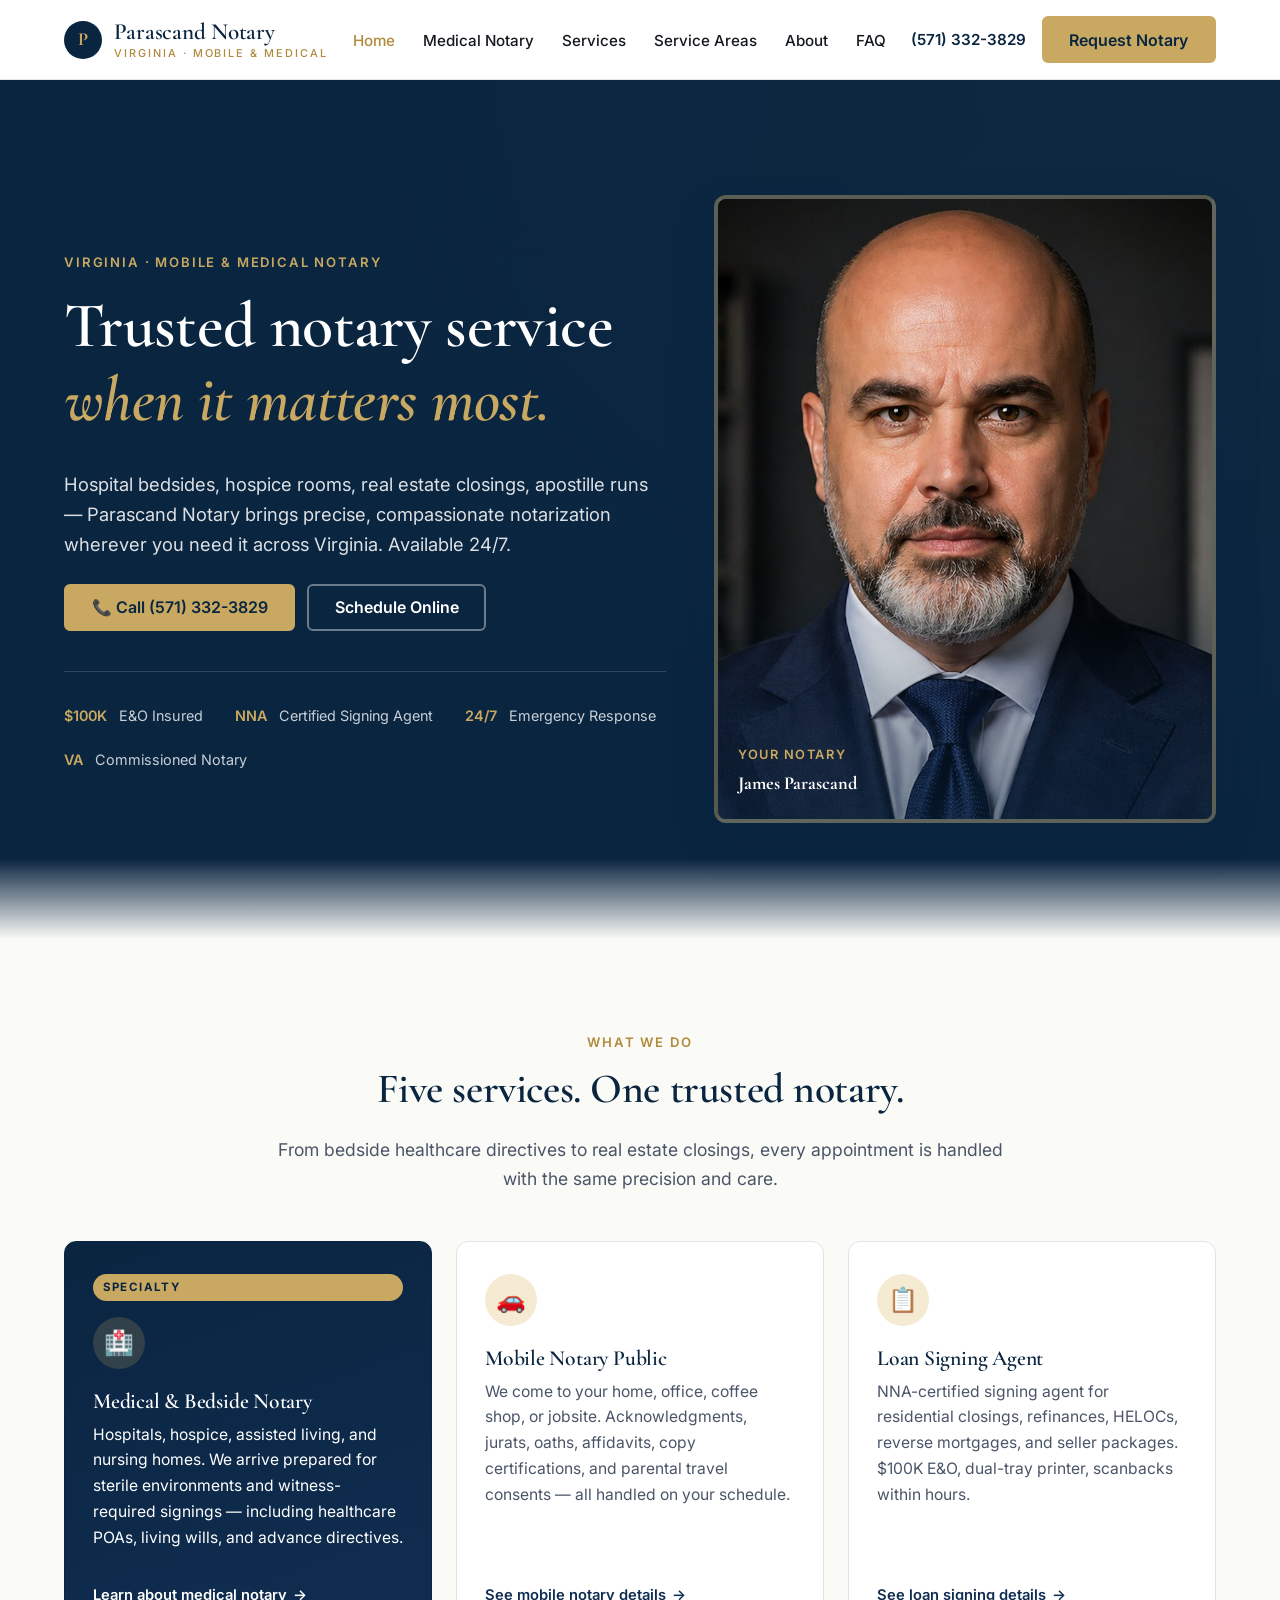
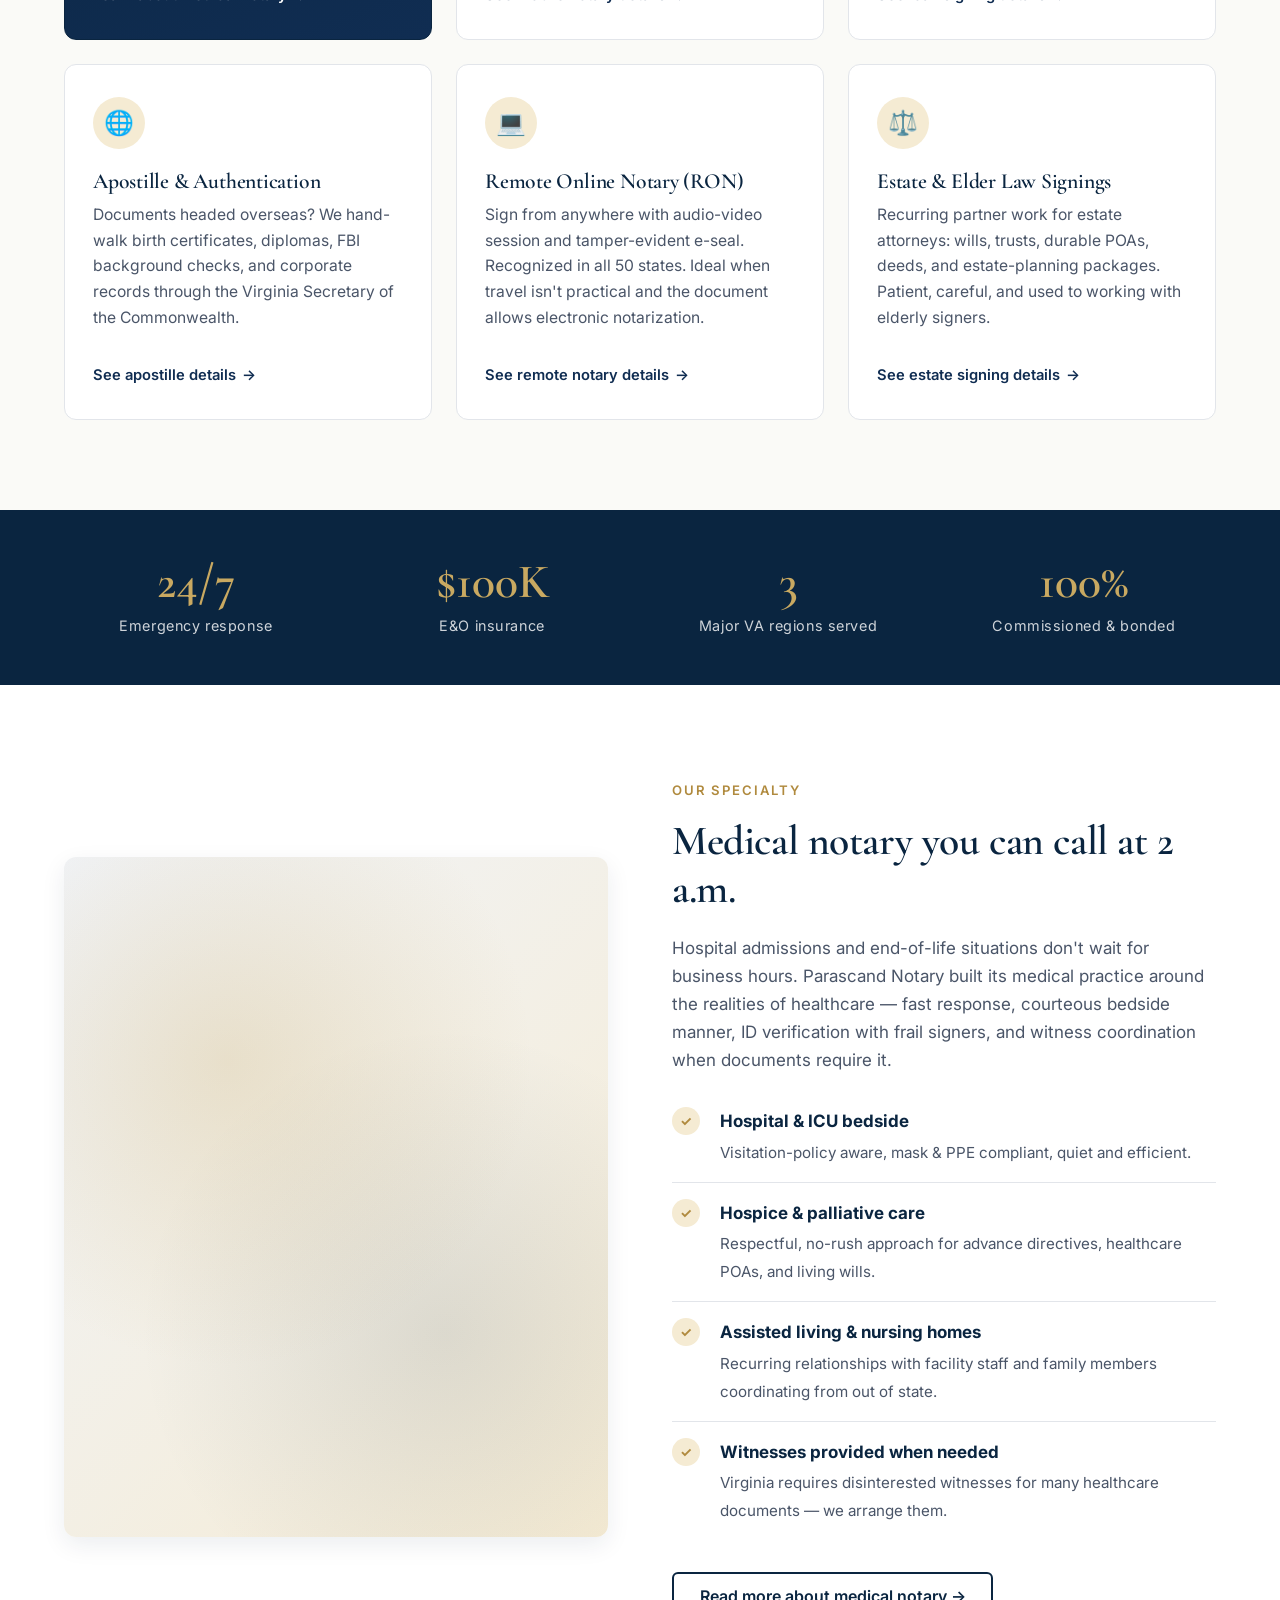
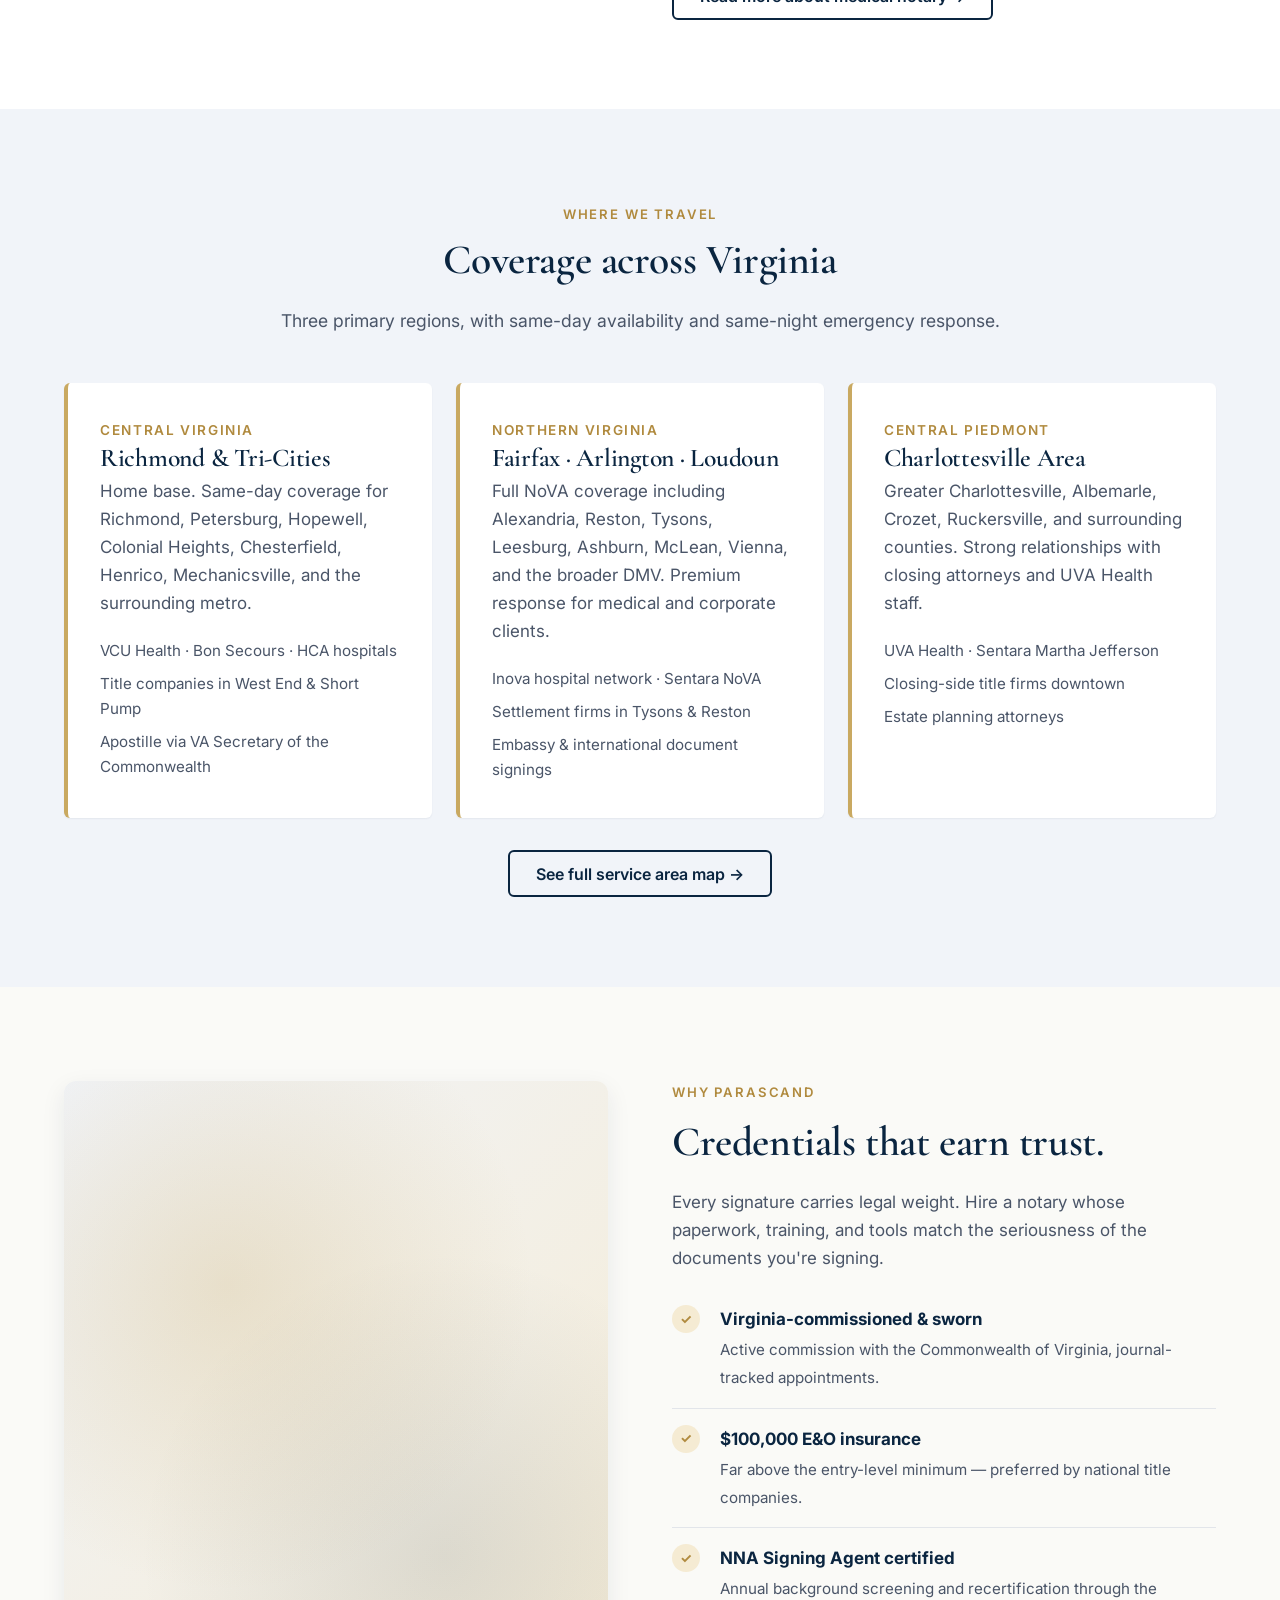
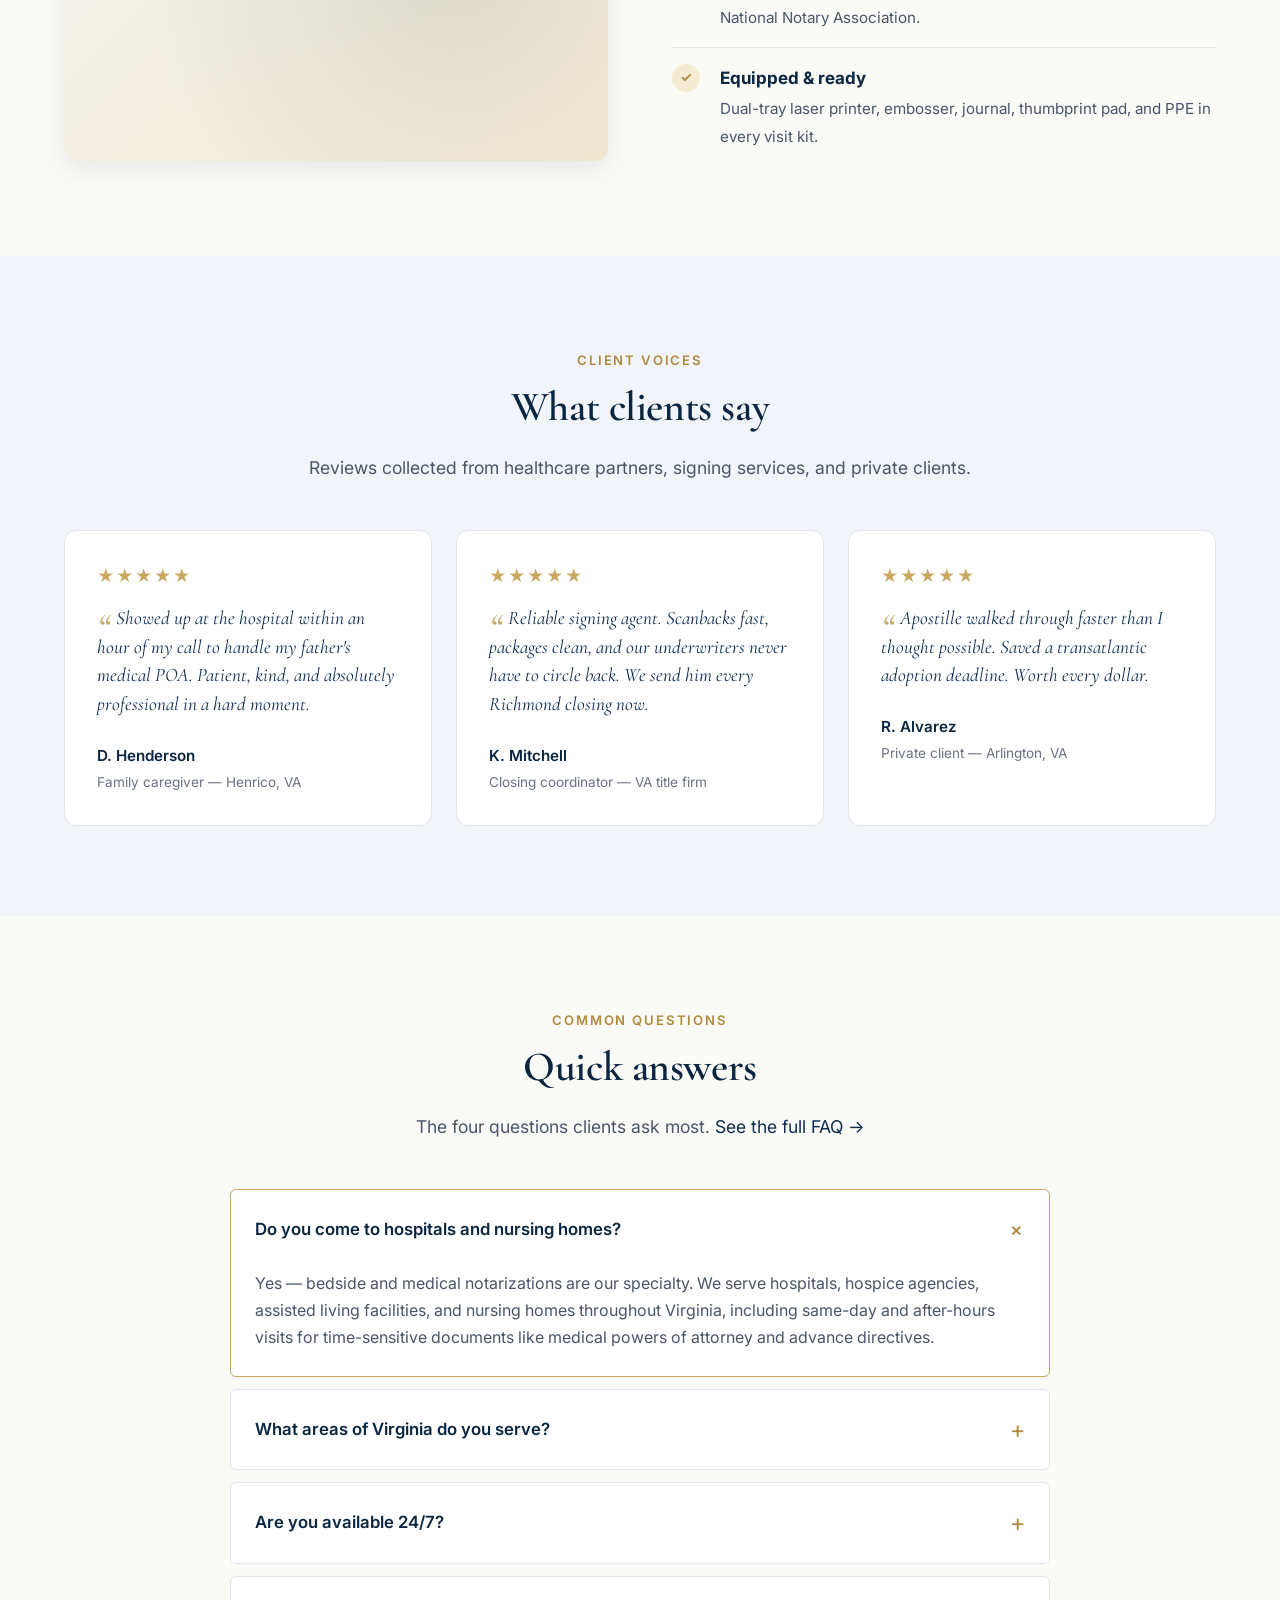
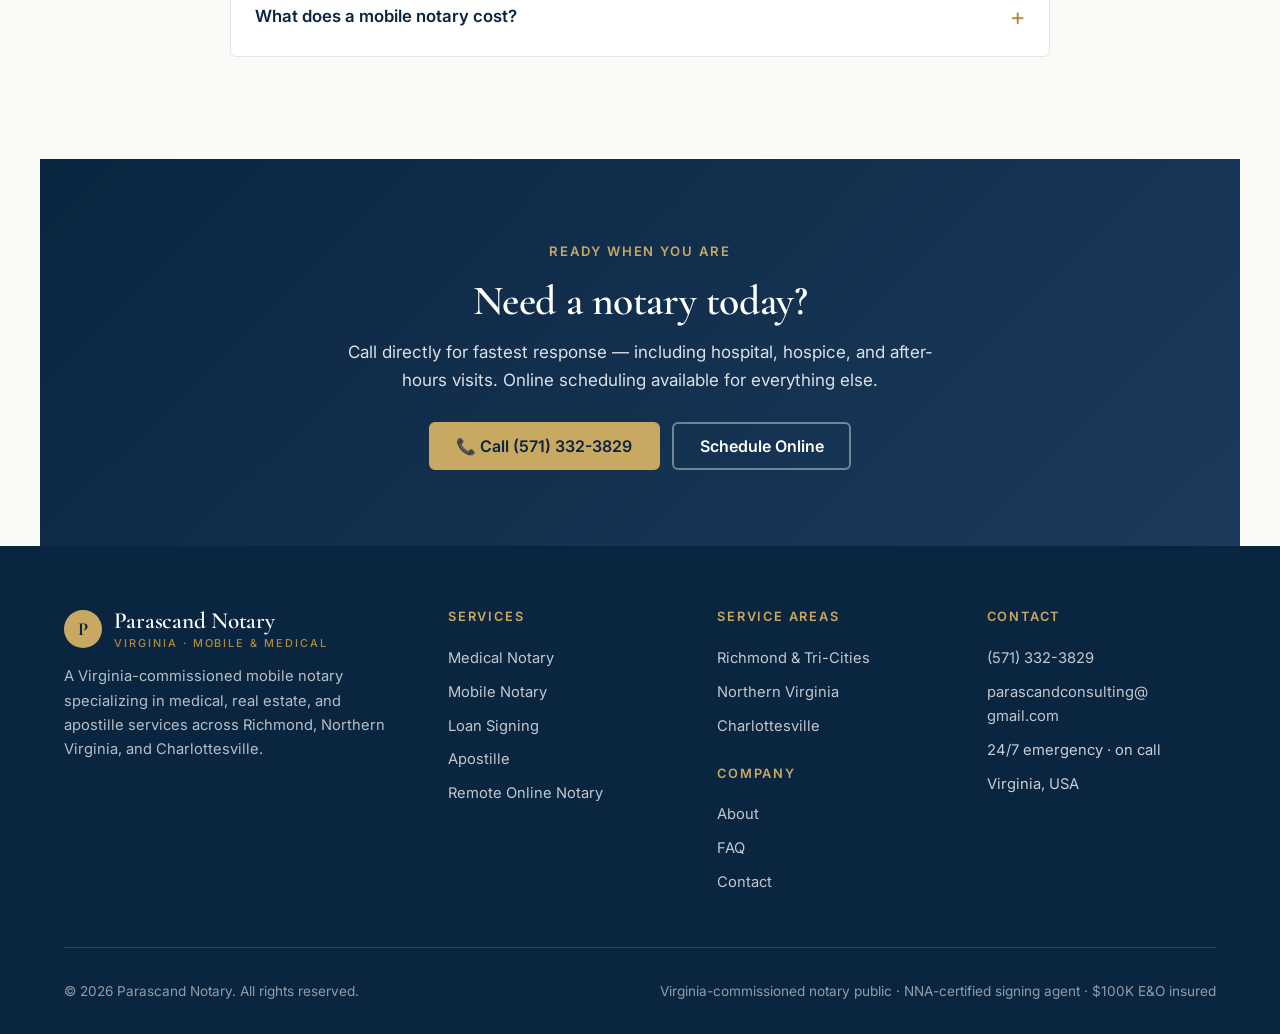
==== commit eed3b7f2: "Add stock photos site-wide" ====
--- a/index.html
+++ b/index.html
@@ -274,8 +274,8 @@
   <section class="bg-light">
     <div class="container">
       <div class="two-col">
-        <div class="col-image" aria-hidden="true">
-          <span>Bedside notary, ready when you call.</span>
+        <div class="col-image">
+          <img src="https://images.unsplash.com/photo-1576765608535-5f04d1e3f289?auto=format&amp;fit=crop&amp;w=900&amp;q=80" alt="Compassionate caregiver at the bedside of an elderly patient — Parascand Notary medical notary service" loading="lazy" onerror="this.style.display='none'" />
         </div>
         <div class="col-content">
           <span class="eyebrow">Our Specialty</span>
@@ -380,8 +380,8 @@
             </li>
           </ul>
         </div>
-        <div class="col-image" aria-hidden="true">
-          <span>Credentials &amp; care, every appointment.</span>
+        <div class="col-image">
+          <img src="https://images.unsplash.com/photo-1450101499163-c8848c66ca85?auto=format&amp;fit=crop&amp;w=900&amp;q=80" alt="Notary professional reviewing and signing documents at a desk" loading="lazy" onerror="this.style.display='none'" />
         </div>
       </div>
     </div>
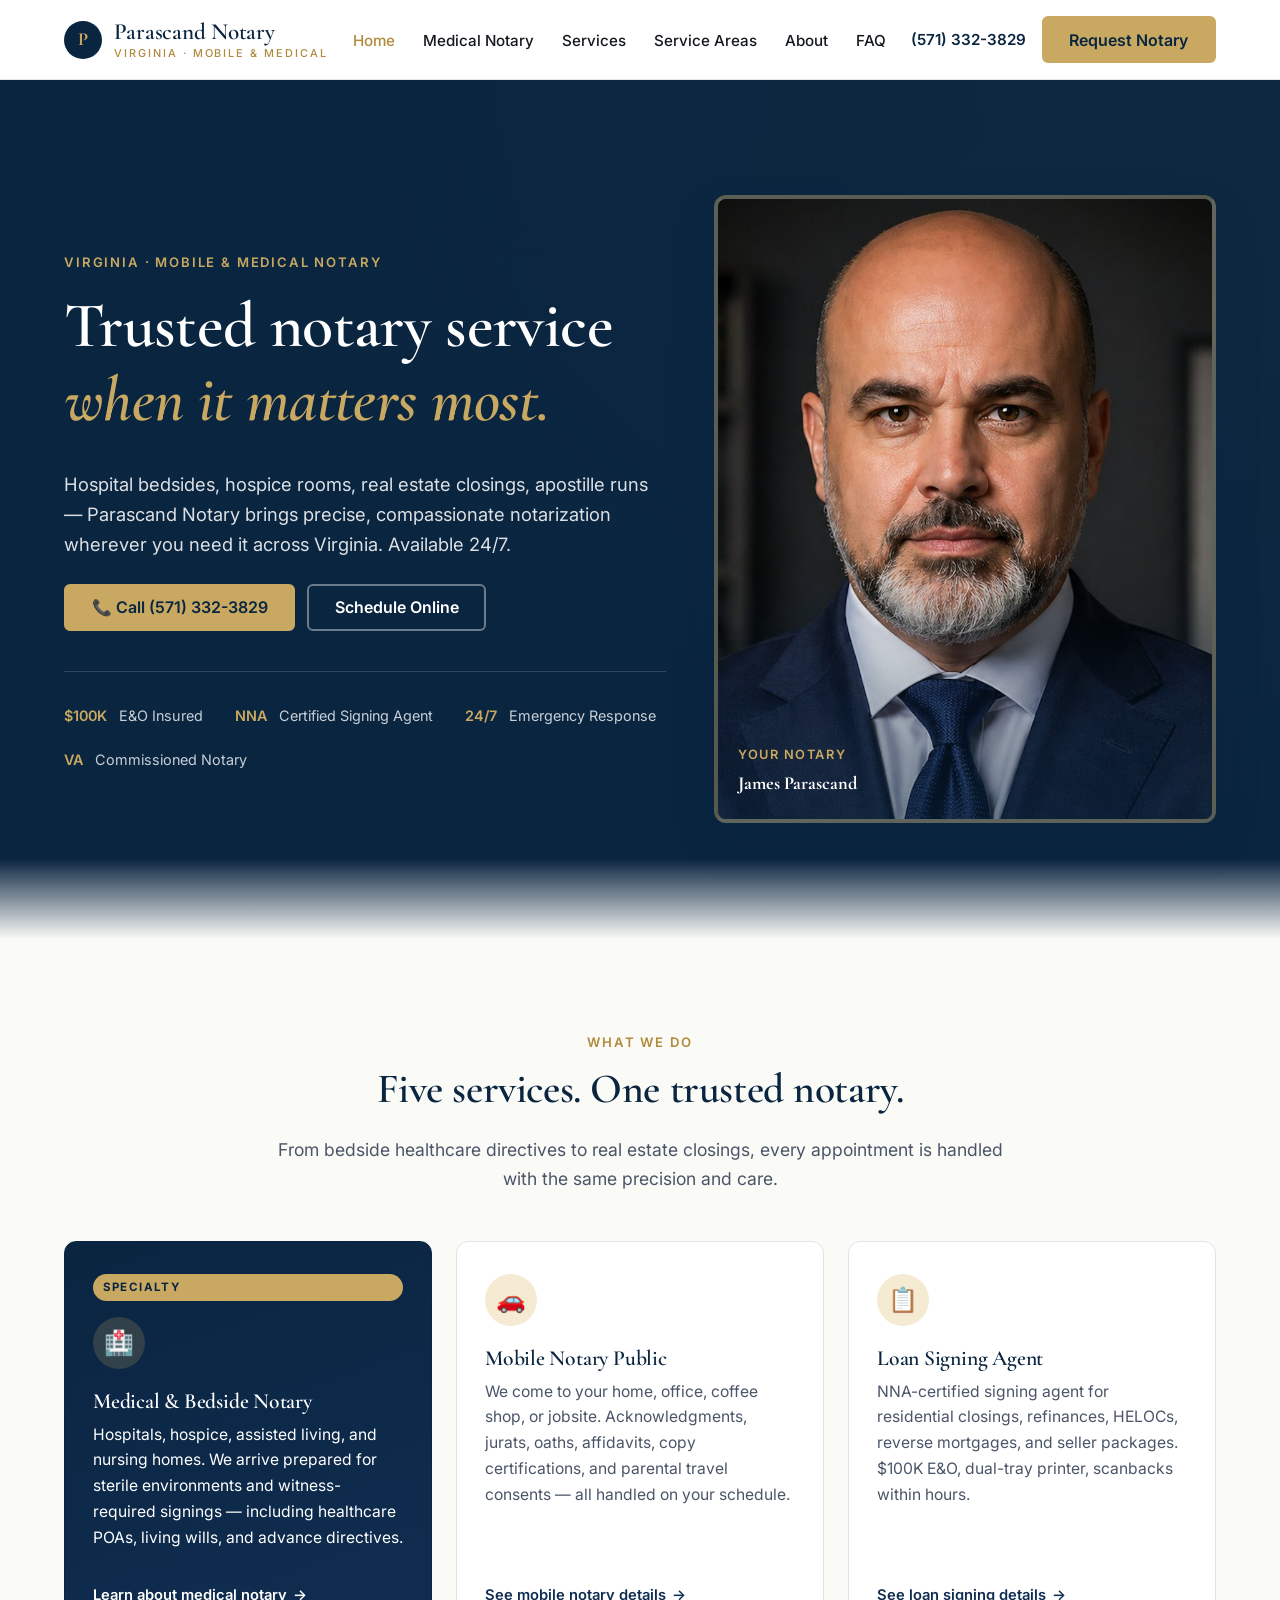
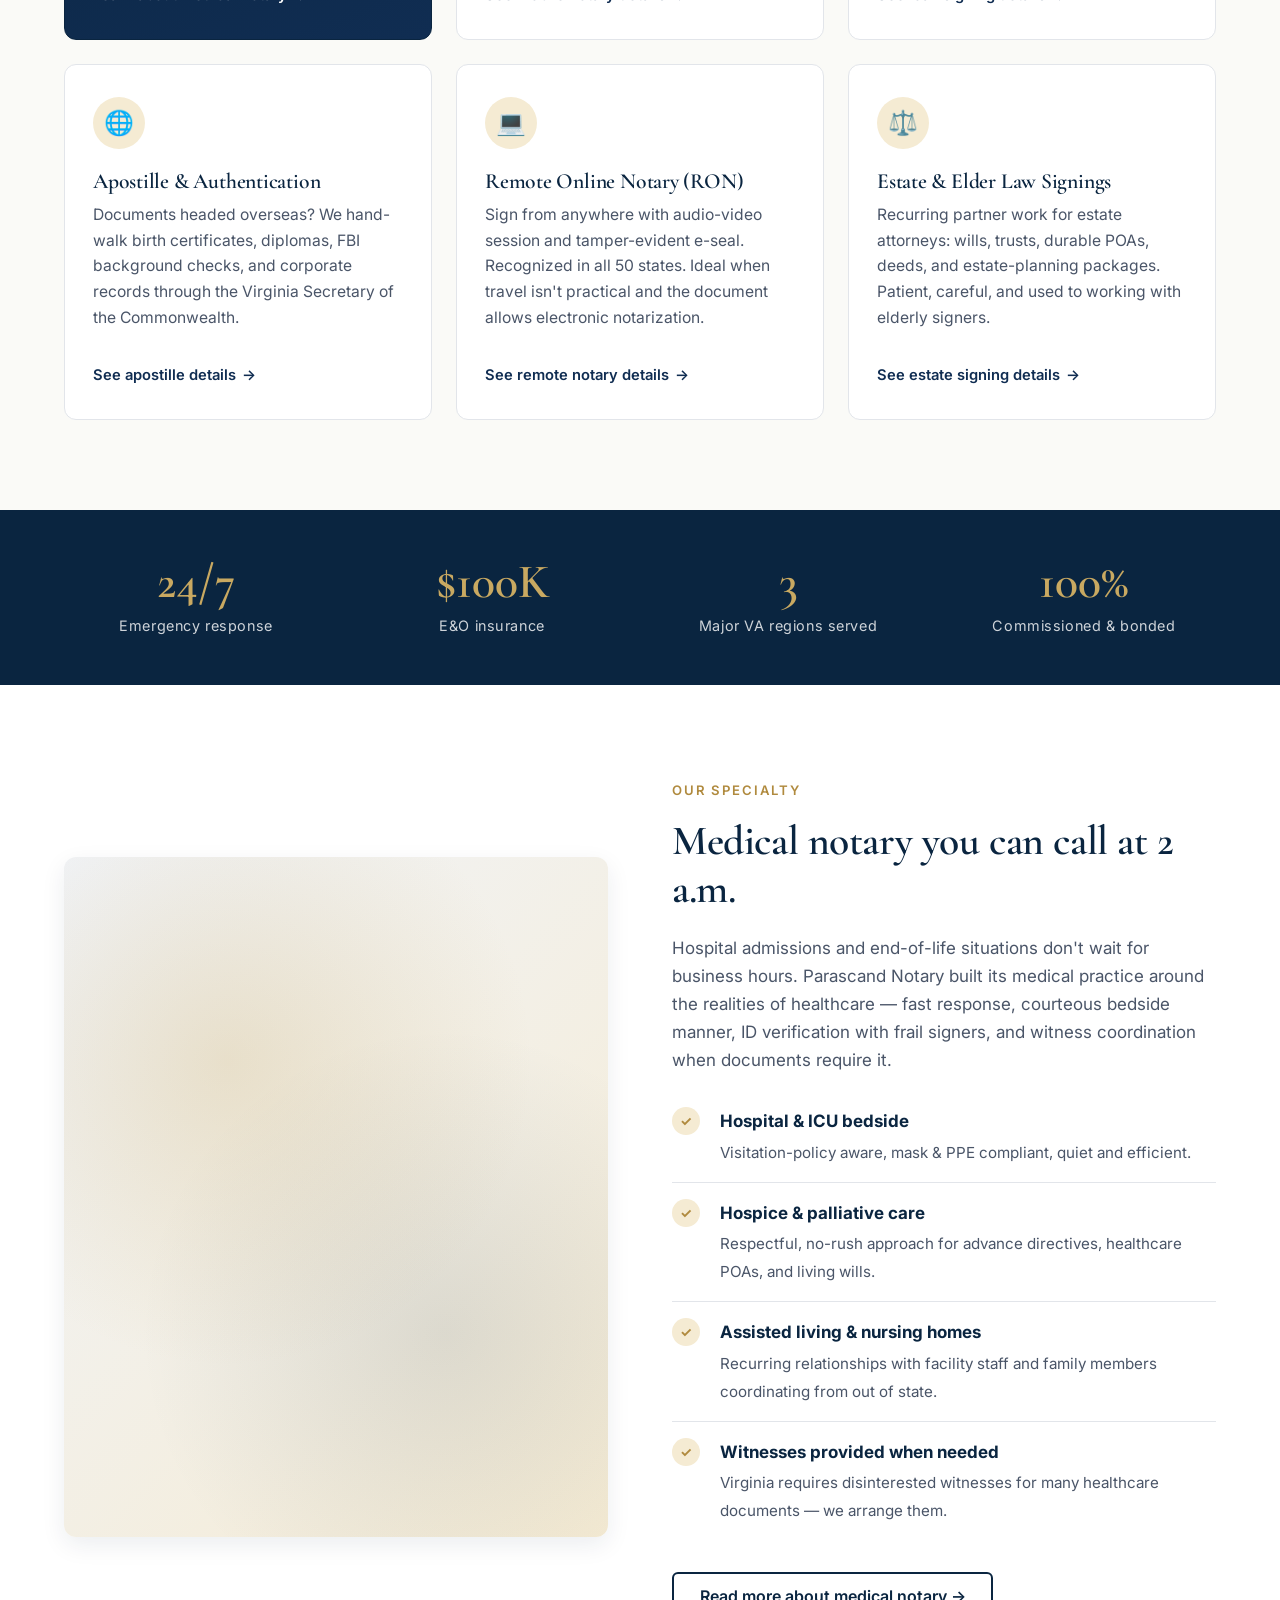
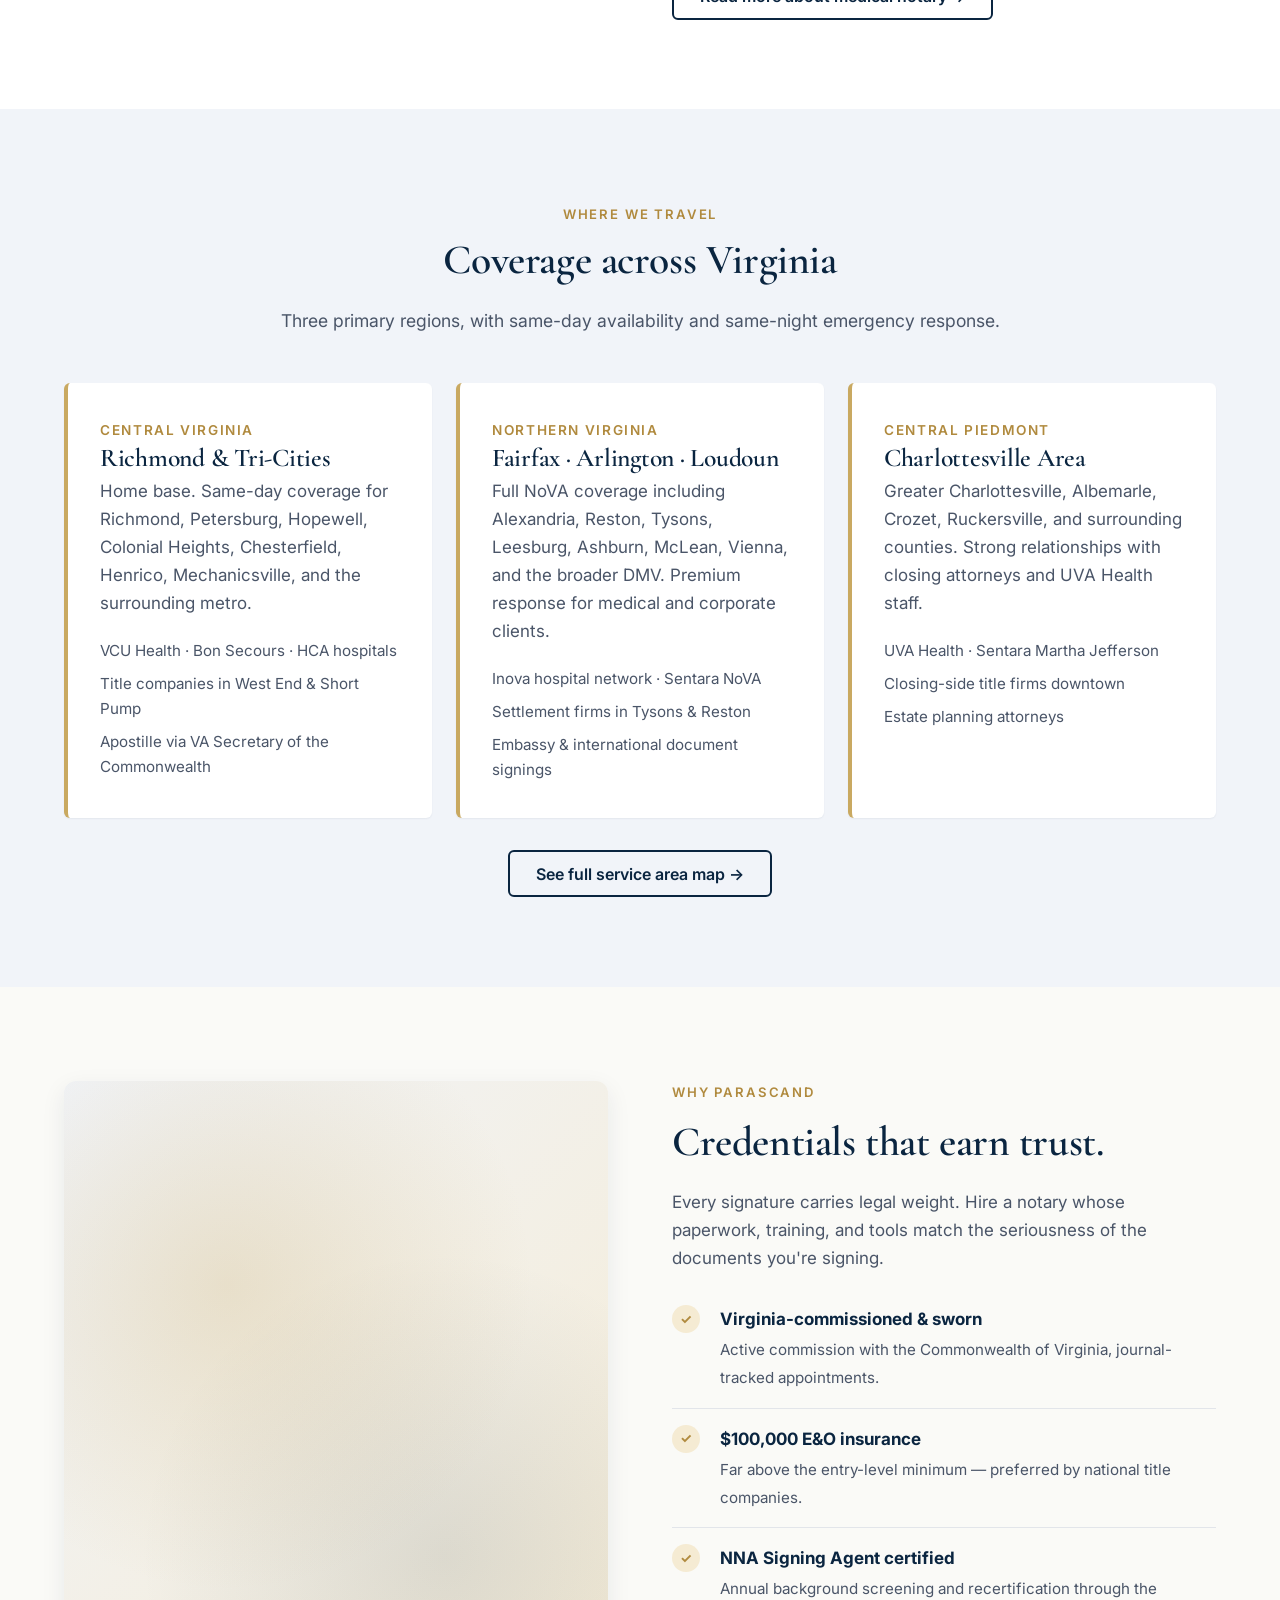
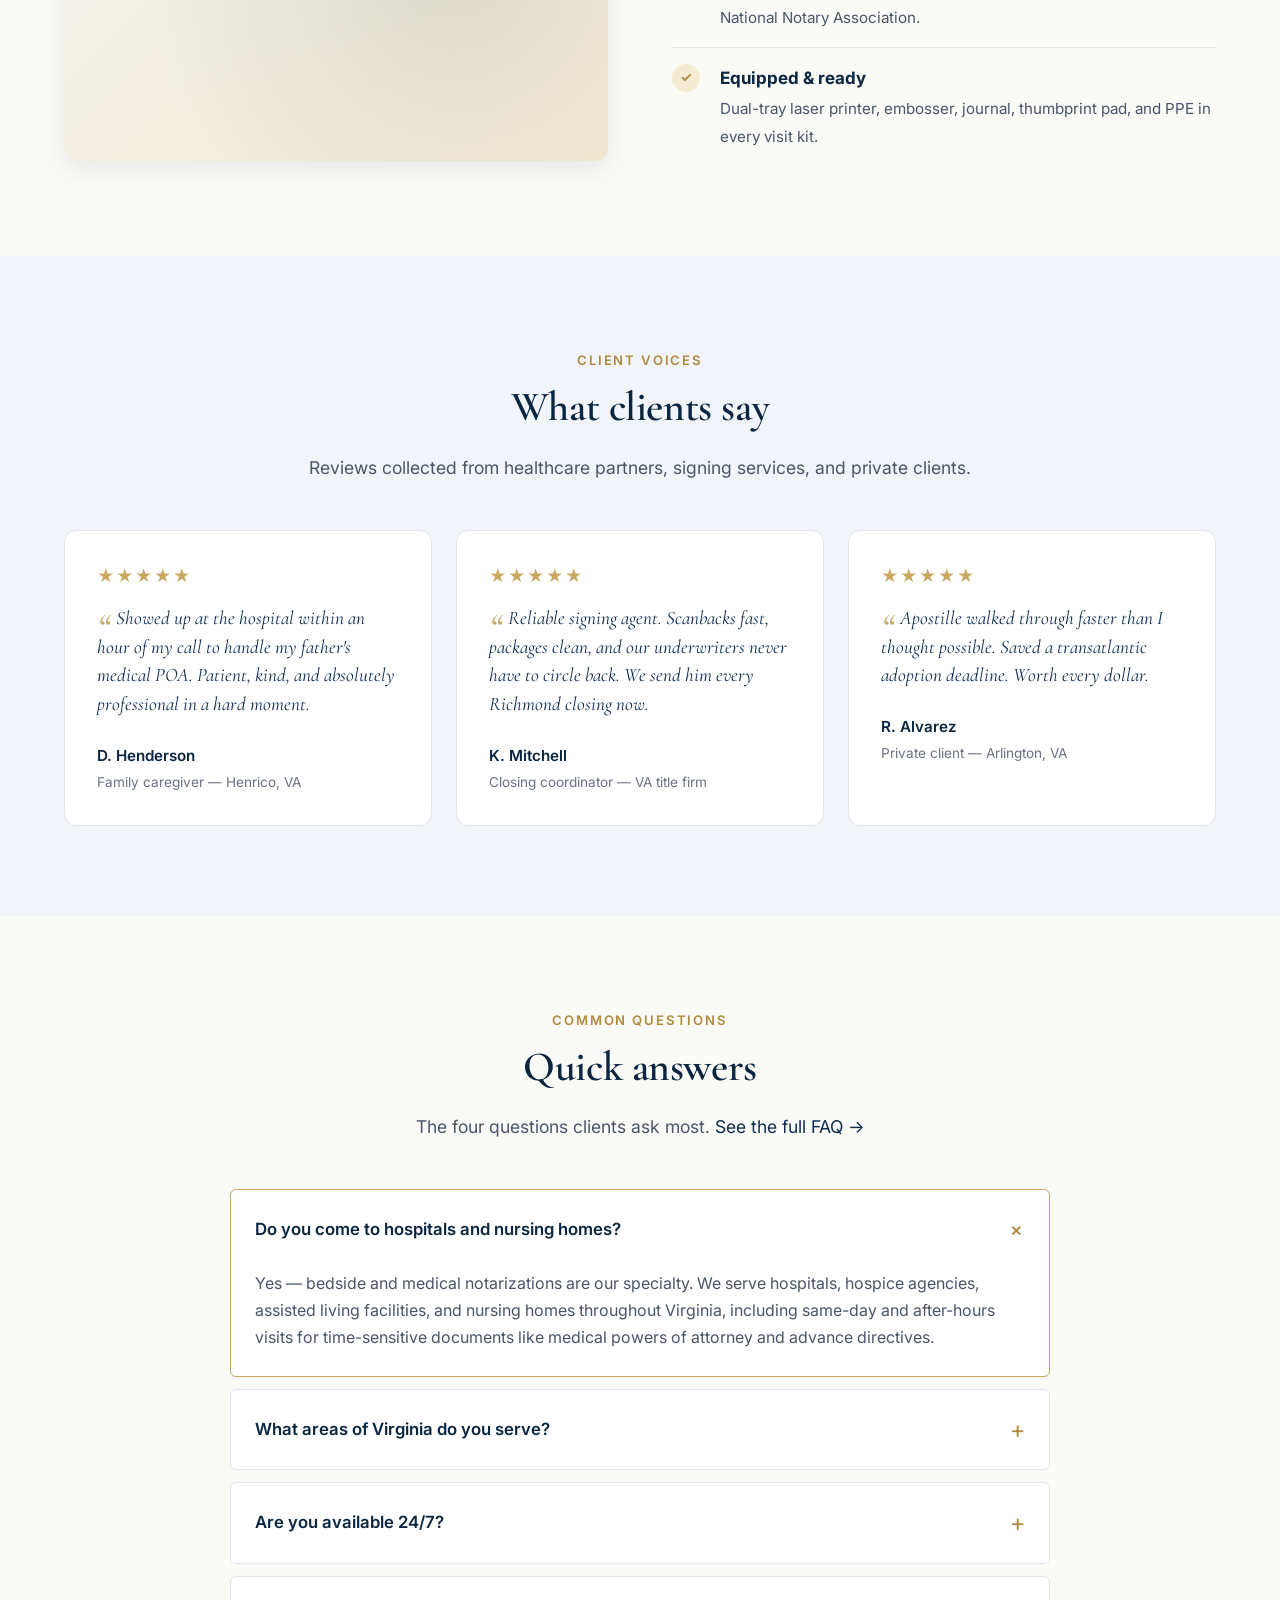
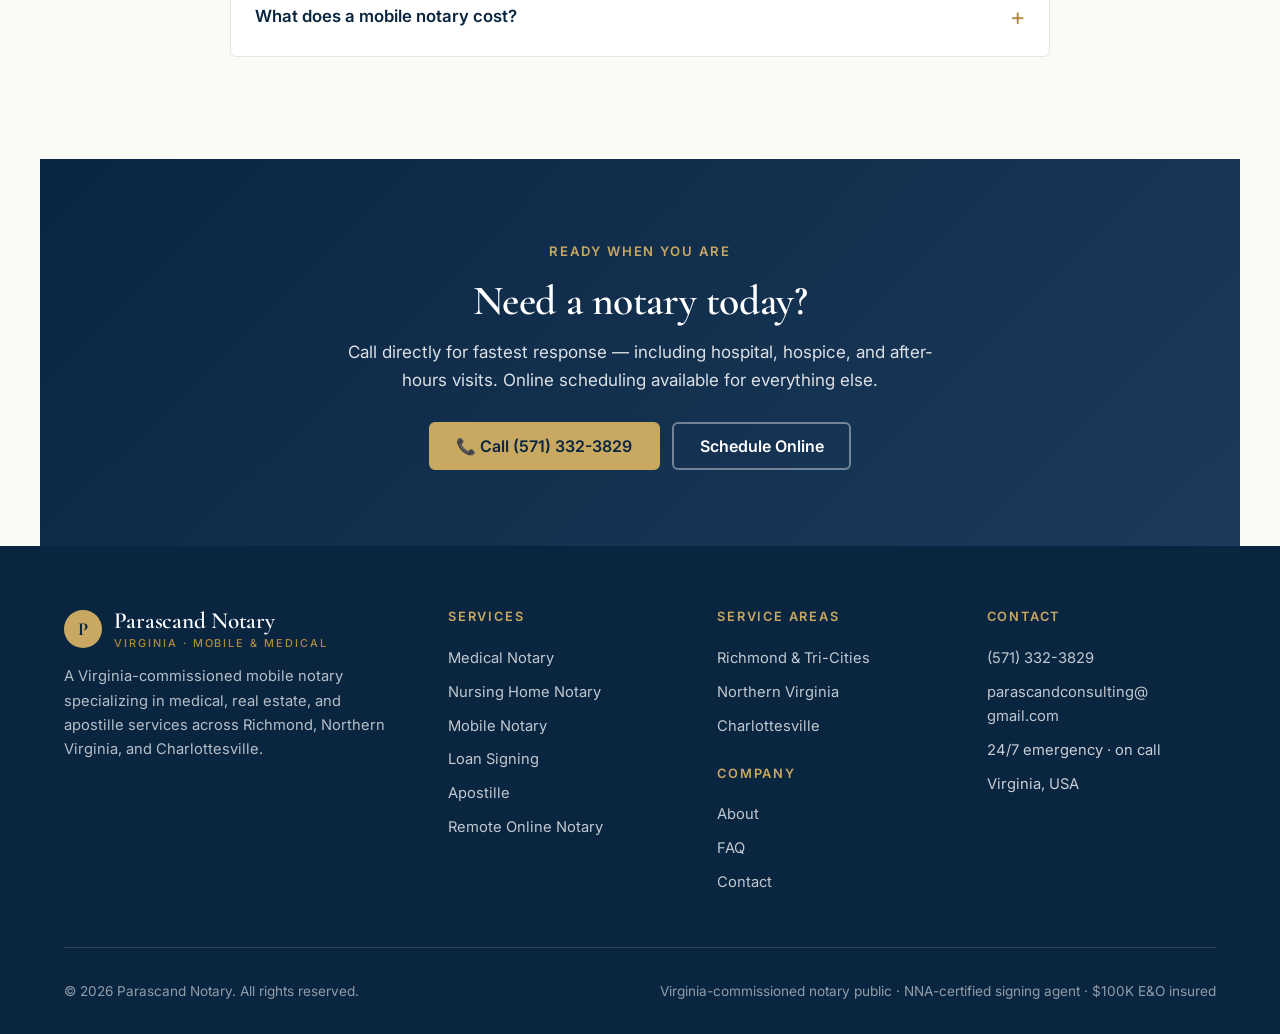
==== commit 0a1f90b9: "Add Nursing Home Notary page + fix canonical URLs to .business" ====
--- a/index.html
+++ b/index.html
@@ -9,21 +9,21 @@
   <meta name="author" content="Parascand Notary" />
   <meta name="robots" content="index, follow, max-snippet:-1, max-image-preview:large" />
   <meta name="theme-color" content="#0A2540" />
-  <link rel="canonical" href="https://parascandnotary.com/" />
+  <link rel="canonical" href="https://parascandnotary.business/" />
 
   <!-- Open Graph / Facebook -->
   <meta property="og:type" content="website" />
-  <meta property="og:url" content="https://parascandnotary.com/" />
+  <meta property="og:url" content="https://parascandnotary.business/" />
   <meta property="og:site_name" content="Parascand Notary" />
   <meta property="og:title" content="Parascand Notary — Virginia's Trusted Mobile & Medical Notary" />
   <meta property="og:description" content="24/7 mobile notary serving hospitals, hospice, assisted living, real estate closings, and apostille across Richmond, NoVA, and Charlottesville." />
-  <meta property="og:image" content="https://parascandnotary.com/images/og-image.jpg" />
+  <meta property="og:image" content="https://parascandnotary.business/images/og-image.jpg" />
 
   <!-- Twitter -->
   <meta name="twitter:card" content="summary_large_image" />
   <meta name="twitter:title" content="Parascand Notary — Mobile & Medical Notary Public" />
   <meta name="twitter:description" content="24/7 mobile notary serving Virginia. Hospital and bedside specialty. NNA-certified loan signing agent. Apostille service." />
-  <meta name="twitter:image" content="https://parascandnotary.com/images/og-image.jpg" />
+  <meta name="twitter:image" content="https://parascandnotary.business/images/og-image.jpg" />
 
   <!-- Favicon -->
   <link rel="icon" type="image/svg+xml" href="data:image/svg+xml,%3Csvg xmlns='http://www.w3.org/2000/svg' viewBox='0 0 32 32'%3E%3Crect width='32' height='32' rx='6' fill='%230A2540'/%3E%3Ctext x='16' y='22' font-family='Georgia,serif' font-size='18' font-weight='700' text-anchor='middle' fill='%23C9A961'%3EP%3C/text%3E%3C/svg%3E" />
@@ -41,9 +41,9 @@
     "@context": "https://schema.org",
     "@type": ["ProfessionalService", "LocalBusiness"],
     "name": "Parascand Notary",
-    "image": "https://parascandnotary.com/images/headshot.jpg",
-    "@id": "https://parascandnotary.com/#business",
-    "url": "https://parascandnotary.com/",
+    "image": "https://parascandnotary.business/images/headshot.jpg",
+    "@id": "https://parascandnotary.business/#business",
+    "url": "https://parascandnotary.business/",
     "telephone": "+1-571-332-3829",
     "email": "parascandconsulting@gmail.com",
     "priceRange": "$$",
@@ -474,6 +474,7 @@
           <h4>Services</h4>
           <ul>
             <li><a href="medical-notary.html">Medical Notary</a></li>
+            <li><a href="nursing-home-notary.html">Nursing Home Notary</a></li>
             <li><a href="services.html#mobile">Mobile Notary</a></li>
             <li><a href="services.html#loan-signing">Loan Signing</a></li>
             <li><a href="services.html#apostille">Apostille</a></li>
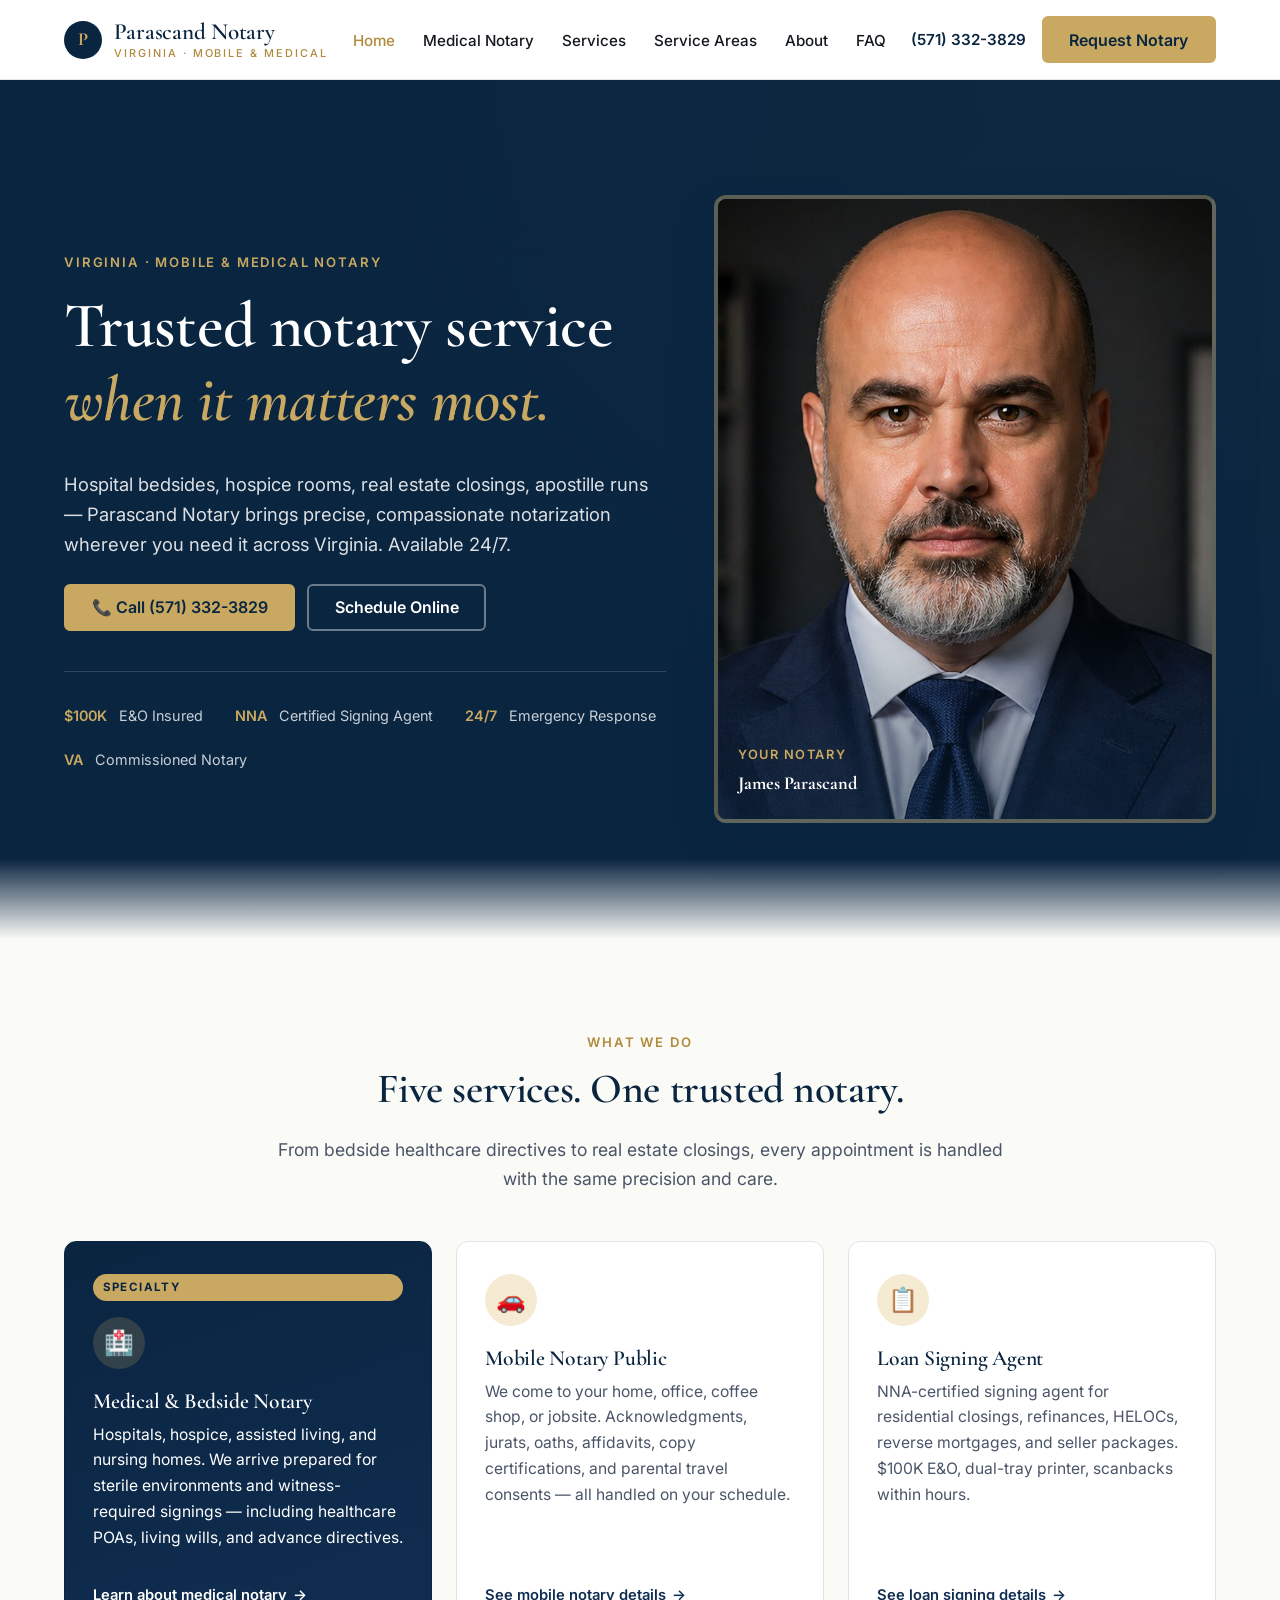
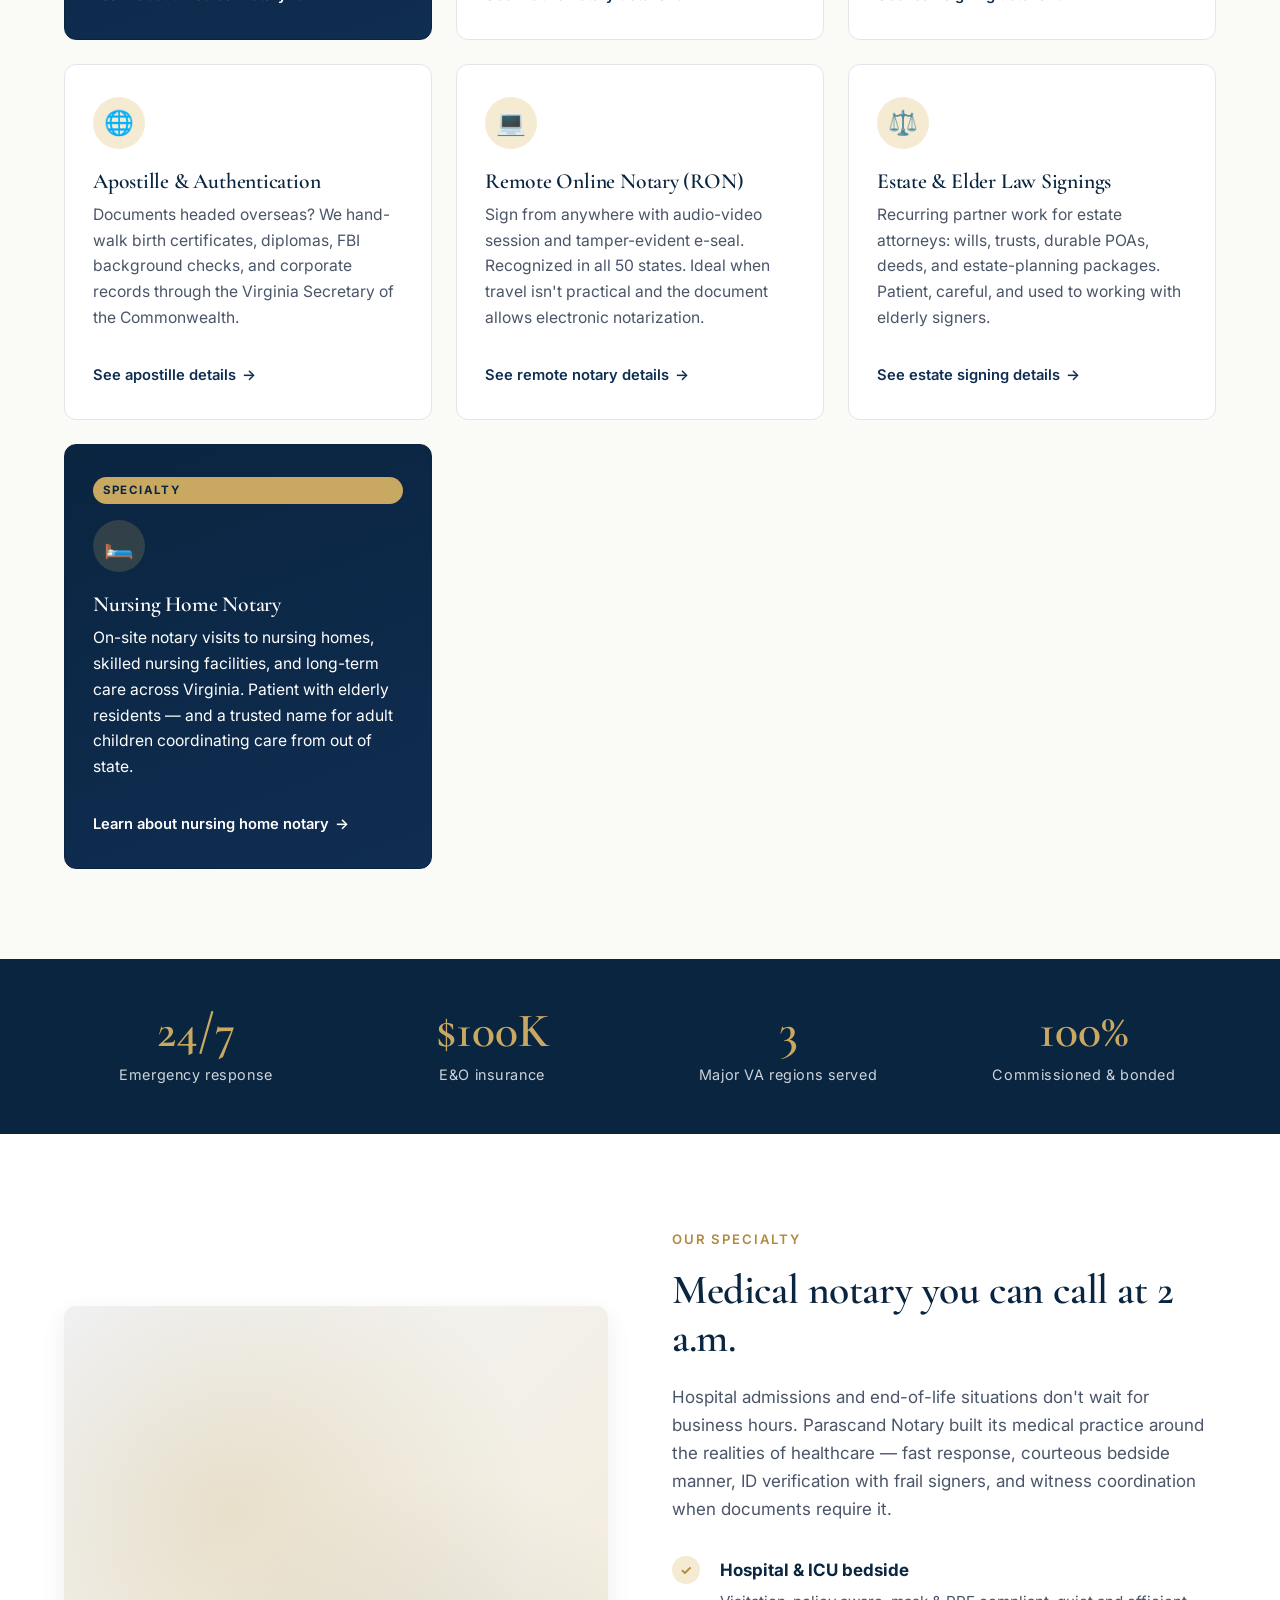
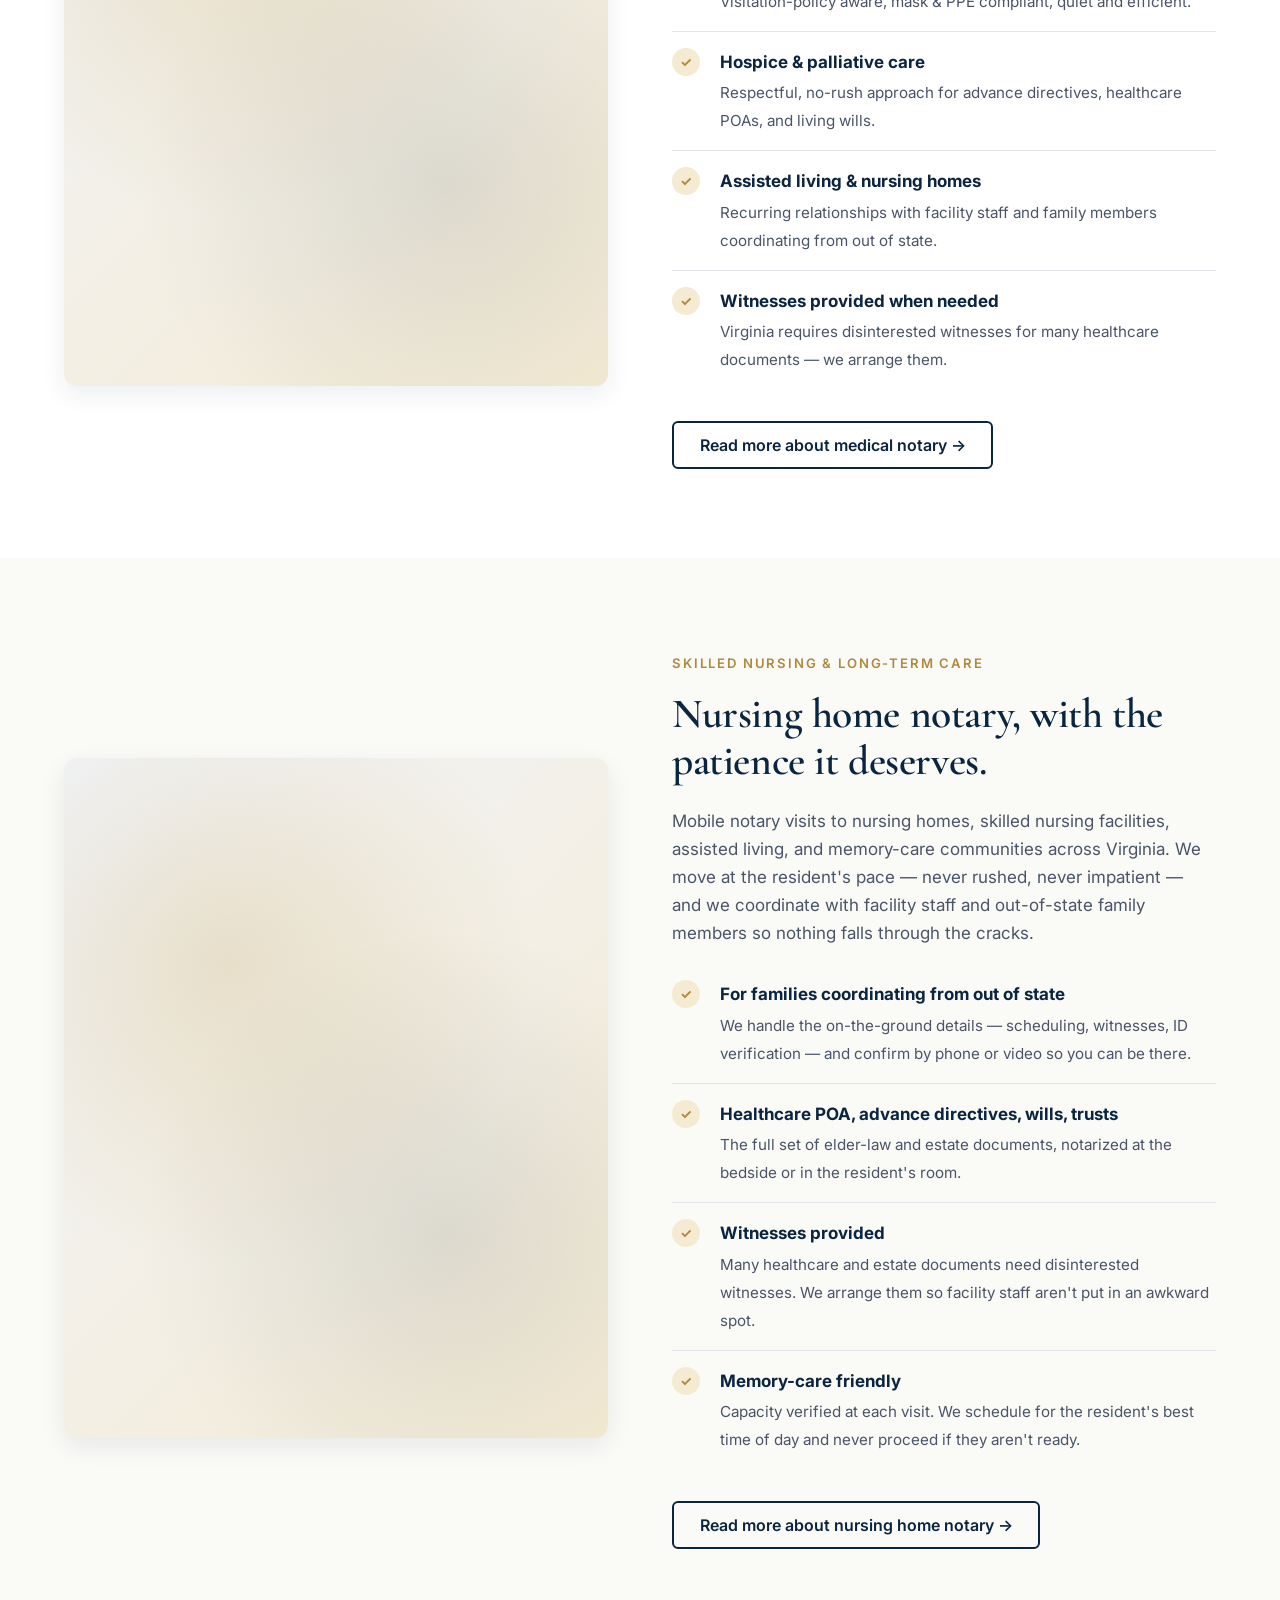
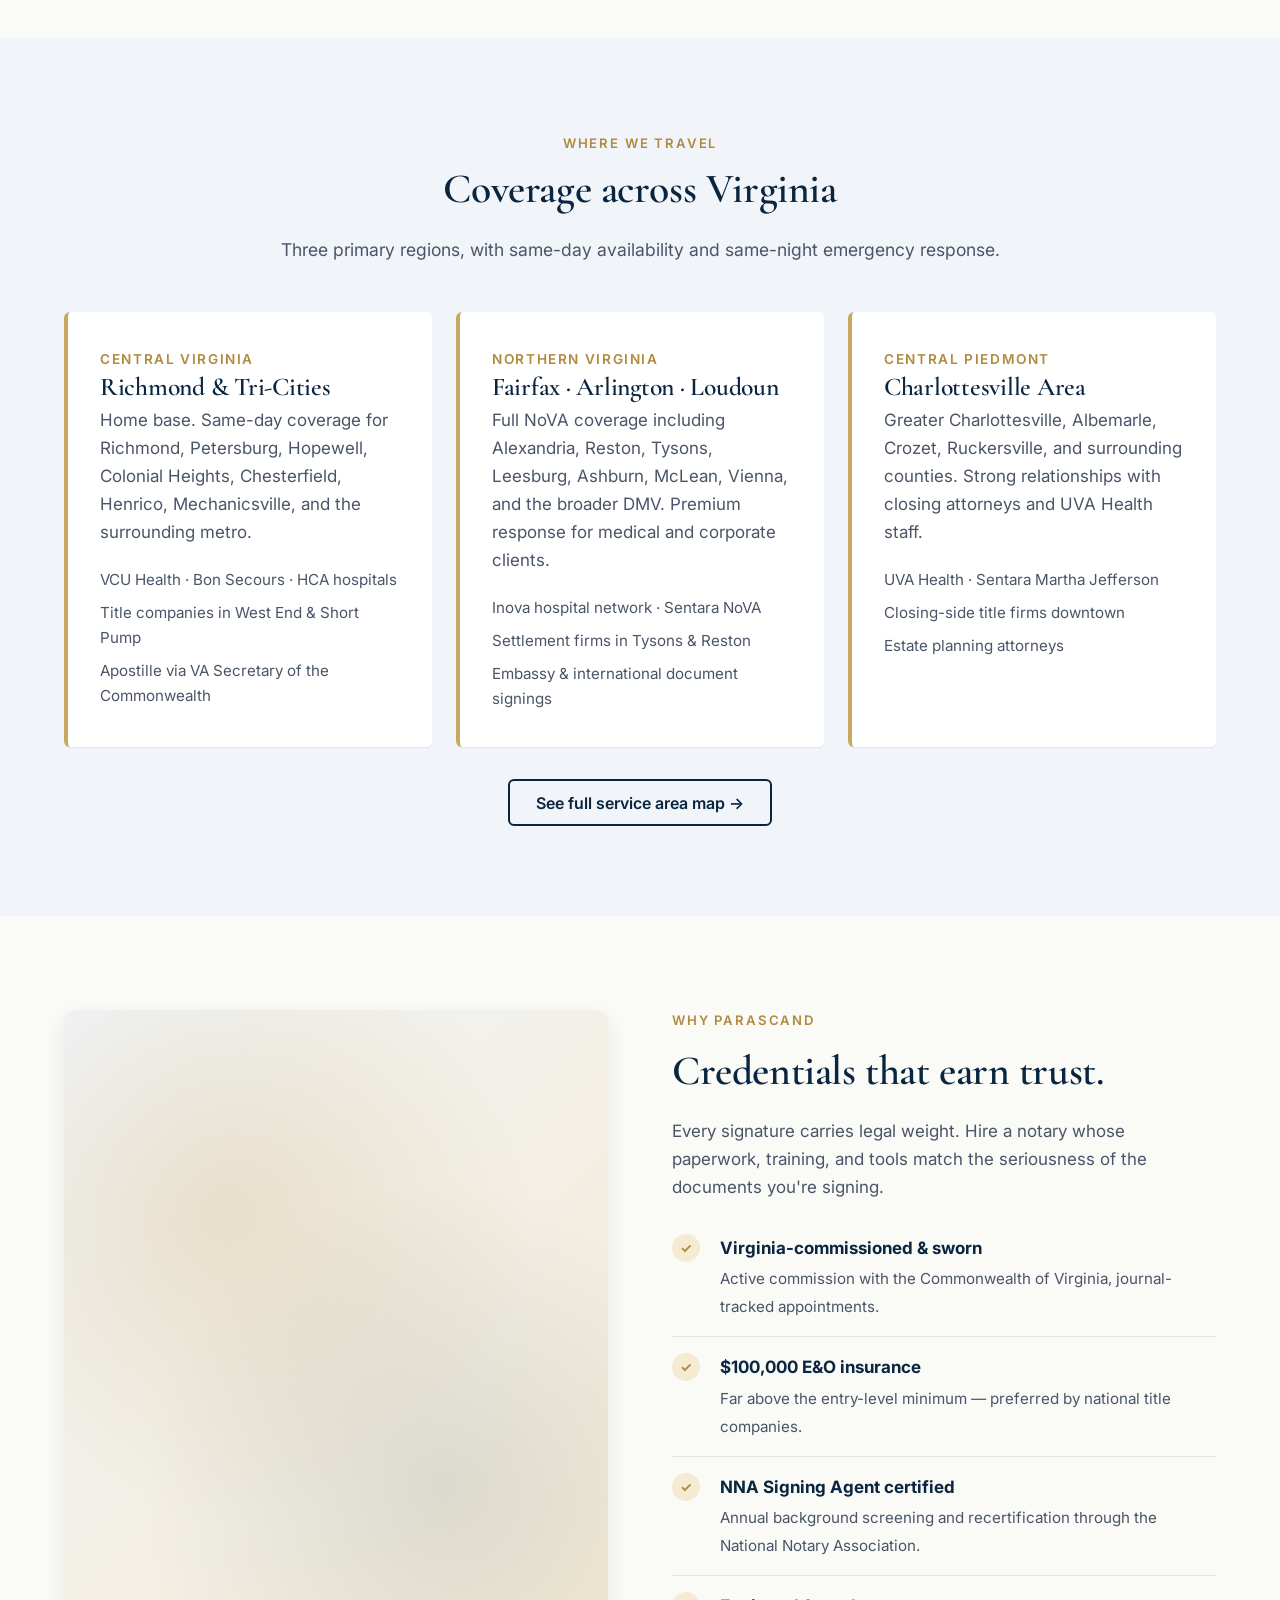
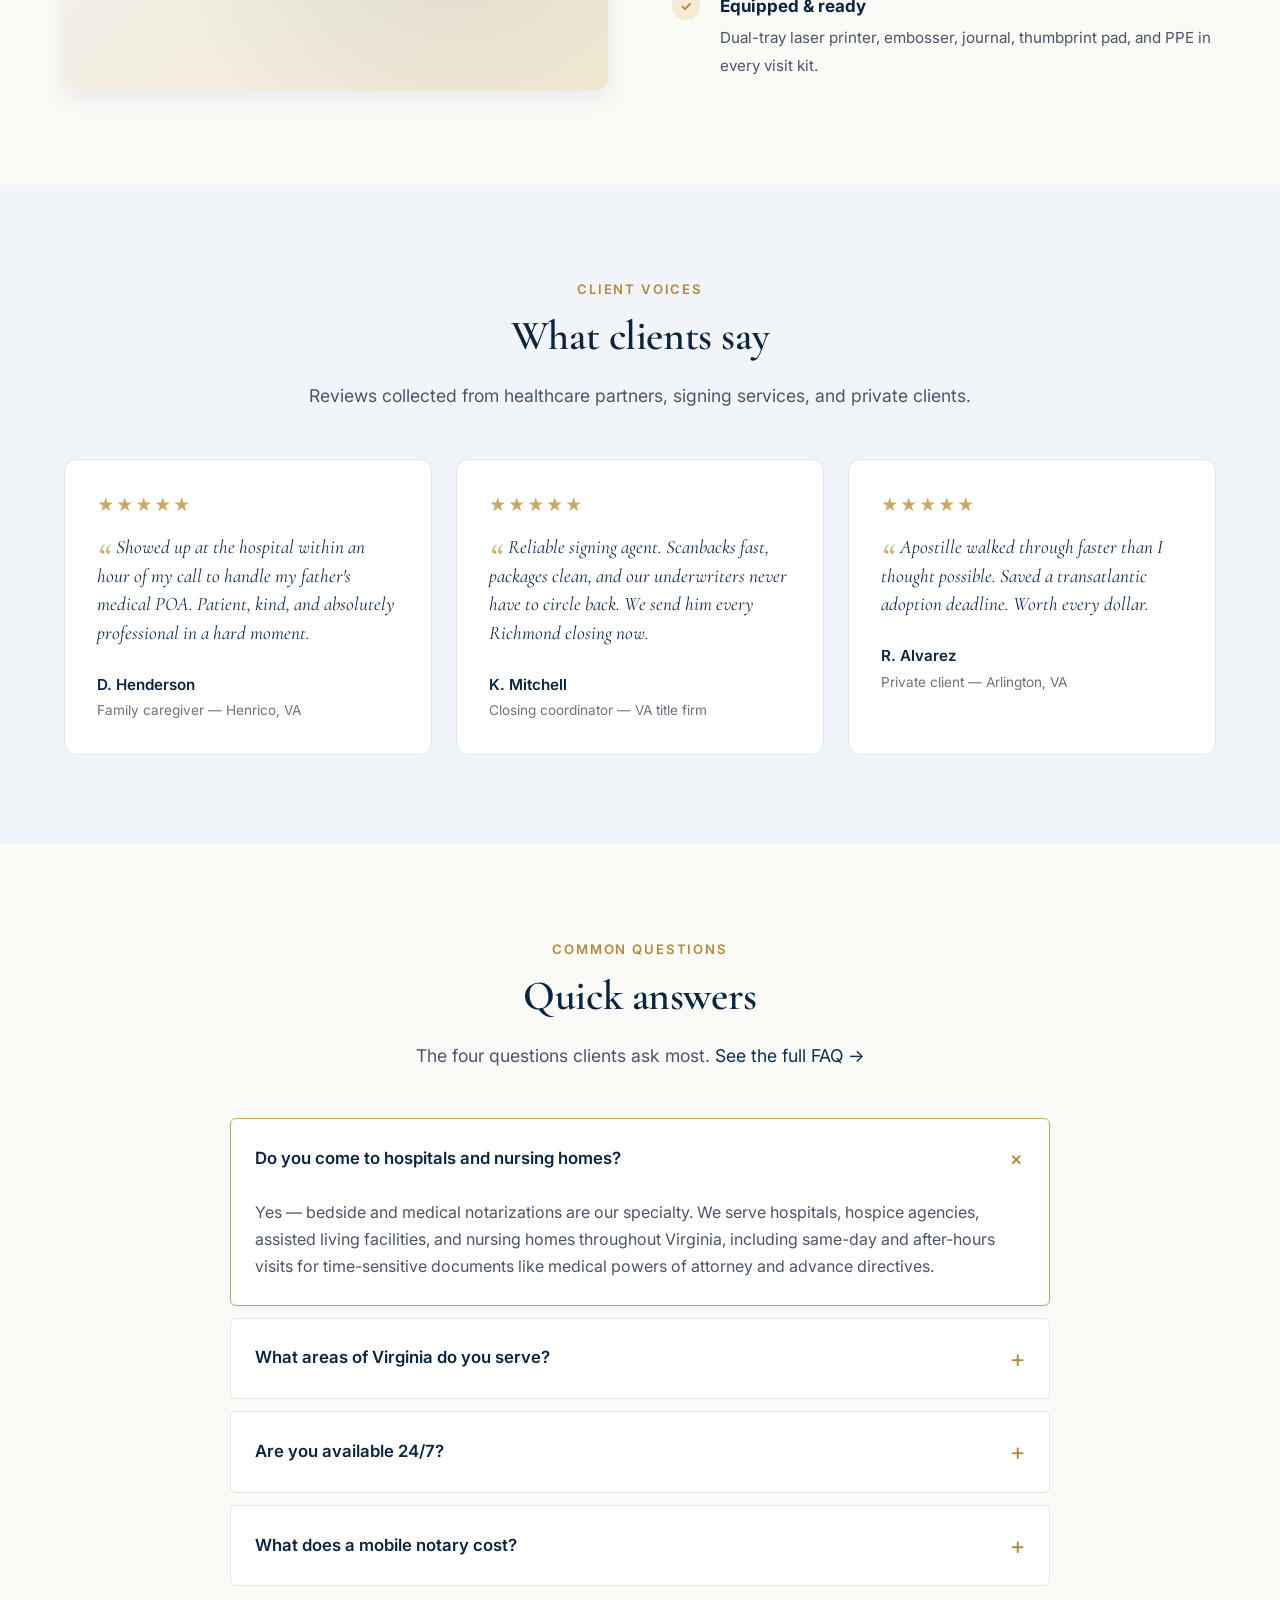
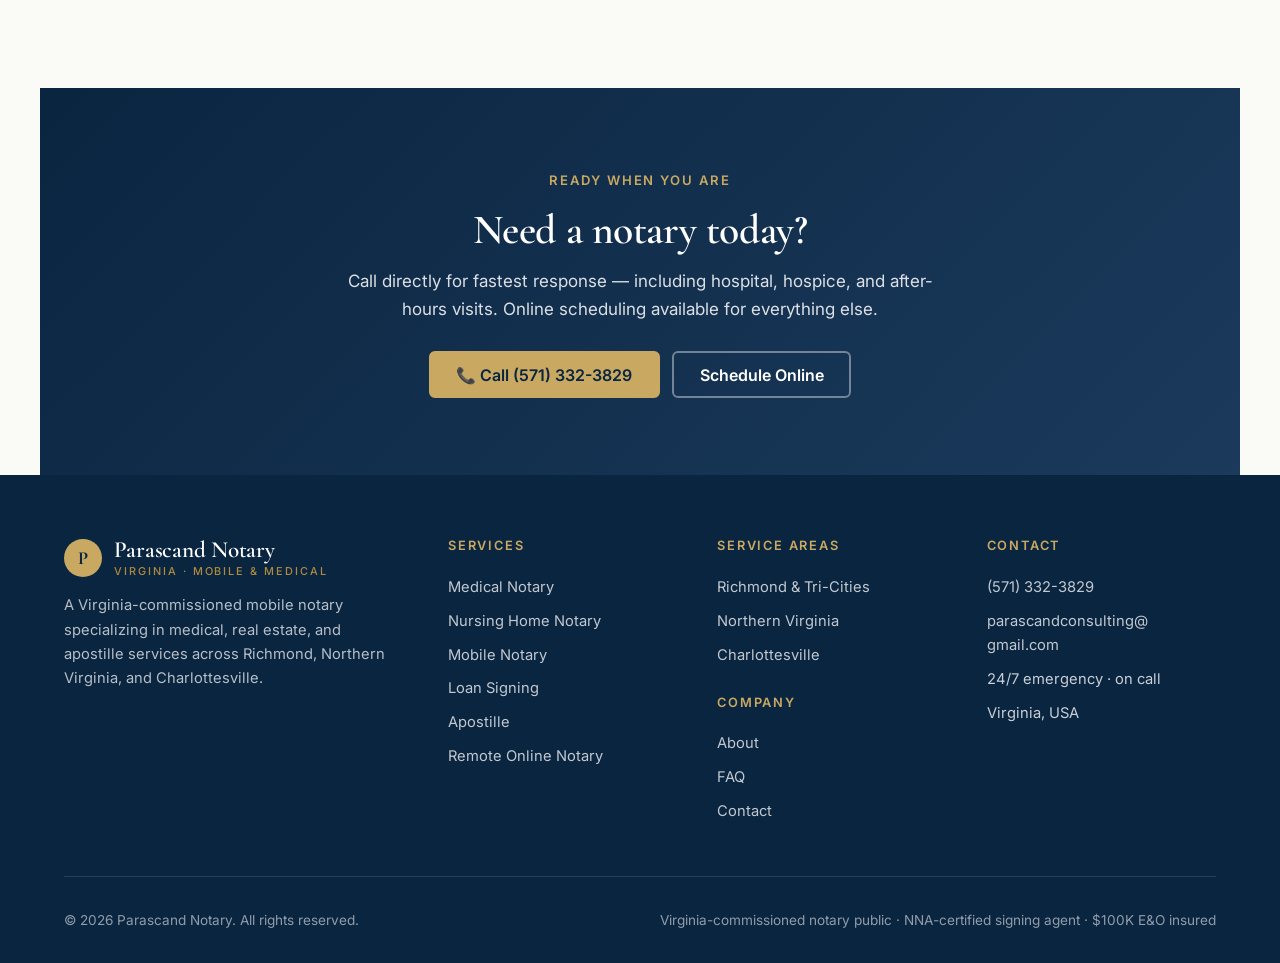
==== commit fb3f79d1: "Feature nursing home notary on homepage" ====
--- a/index.html
+++ b/index.html
@@ -242,6 +242,14 @@
           <p>Recurring partner work for estate attorneys: wills, trusts, durable POAs, deeds, and estate-planning packages. Patient, careful, and used to working with elderly signers.</p>
           <a class="card-link" href="services.html#estate">See estate signing details</a>
         </article>
+
+        <article class="card card-featured">
+          <span class="card-featured-tag">Specialty</span>
+          <div class="card-icon" aria-hidden="true">🛏️</div>
+          <h3>Nursing Home Notary</h3>
+          <p>On-site notary visits to nursing homes, skilled nursing facilities, and long-term care across Virginia. Patient with elderly residents — and a trusted name for adult children coordinating care from out of state.</p>
+          <a class="card-link" href="nursing-home-notary.html">Learn about nursing home notary</a>
+        </article>
       </div>
     </div>
   </section>
@@ -300,6 +308,41 @@
             </li>
           </ul>
           <a class="btn btn-ghost mt-2" href="medical-notary.html">Read more about medical notary →</a>
+        </div>
+      </div>
+    </div>
+  </section>
+
+  <!-- Nursing home spotlight -->
+  <section>
+    <div class="container">
+      <div class="two-col flip">
+        <div class="col-content">
+          <span class="eyebrow">Skilled Nursing &amp; Long-Term Care</span>
+          <h2>Nursing home notary, with the patience it deserves.</h2>
+          <p>Mobile notary visits to nursing homes, skilled nursing facilities, assisted living, and memory-care communities across Virginia. We move at the resident's pace — never rushed, never impatient — and we coordinate with facility staff and out-of-state family members so nothing falls through the cracks.</p>
+          <ul class="feature-list">
+            <li>
+              <span class="check" aria-hidden="true">✓</span>
+              <div><strong>For families coordinating from out of state</strong><span>We handle the on-the-ground details — scheduling, witnesses, ID verification — and confirm by phone or video so you can be there.</span></div>
+            </li>
+            <li>
+              <span class="check" aria-hidden="true">✓</span>
+              <div><strong>Healthcare POA, advance directives, wills, trusts</strong><span>The full set of elder-law and estate documents, notarized at the bedside or in the resident's room.</span></div>
+            </li>
+            <li>
+              <span class="check" aria-hidden="true">✓</span>
+              <div><strong>Witnesses provided</strong><span>Many healthcare and estate documents need disinterested witnesses. We arrange them so facility staff aren't put in an awkward spot.</span></div>
+            </li>
+            <li>
+              <span class="check" aria-hidden="true">✓</span>
+              <div><strong>Memory-care friendly</strong><span>Capacity verified at each visit. We schedule for the resident's best time of day and never proceed if they aren't ready.</span></div>
+            </li>
+          </ul>
+          <a class="btn btn-ghost mt-2" href="nursing-home-notary.html">Read more about nursing home notary →</a>
+        </div>
+        <div class="col-image">
+          <img src="https://images.unsplash.com/photo-1556909114-f6e7ad7d3136?auto=format&amp;fit=crop&amp;w=900&amp;q=80" alt="Caregiver helping an elderly nursing home resident with paperwork" loading="lazy" onerror="this.style.display='none'" />
         </div>
       </div>
     </div>
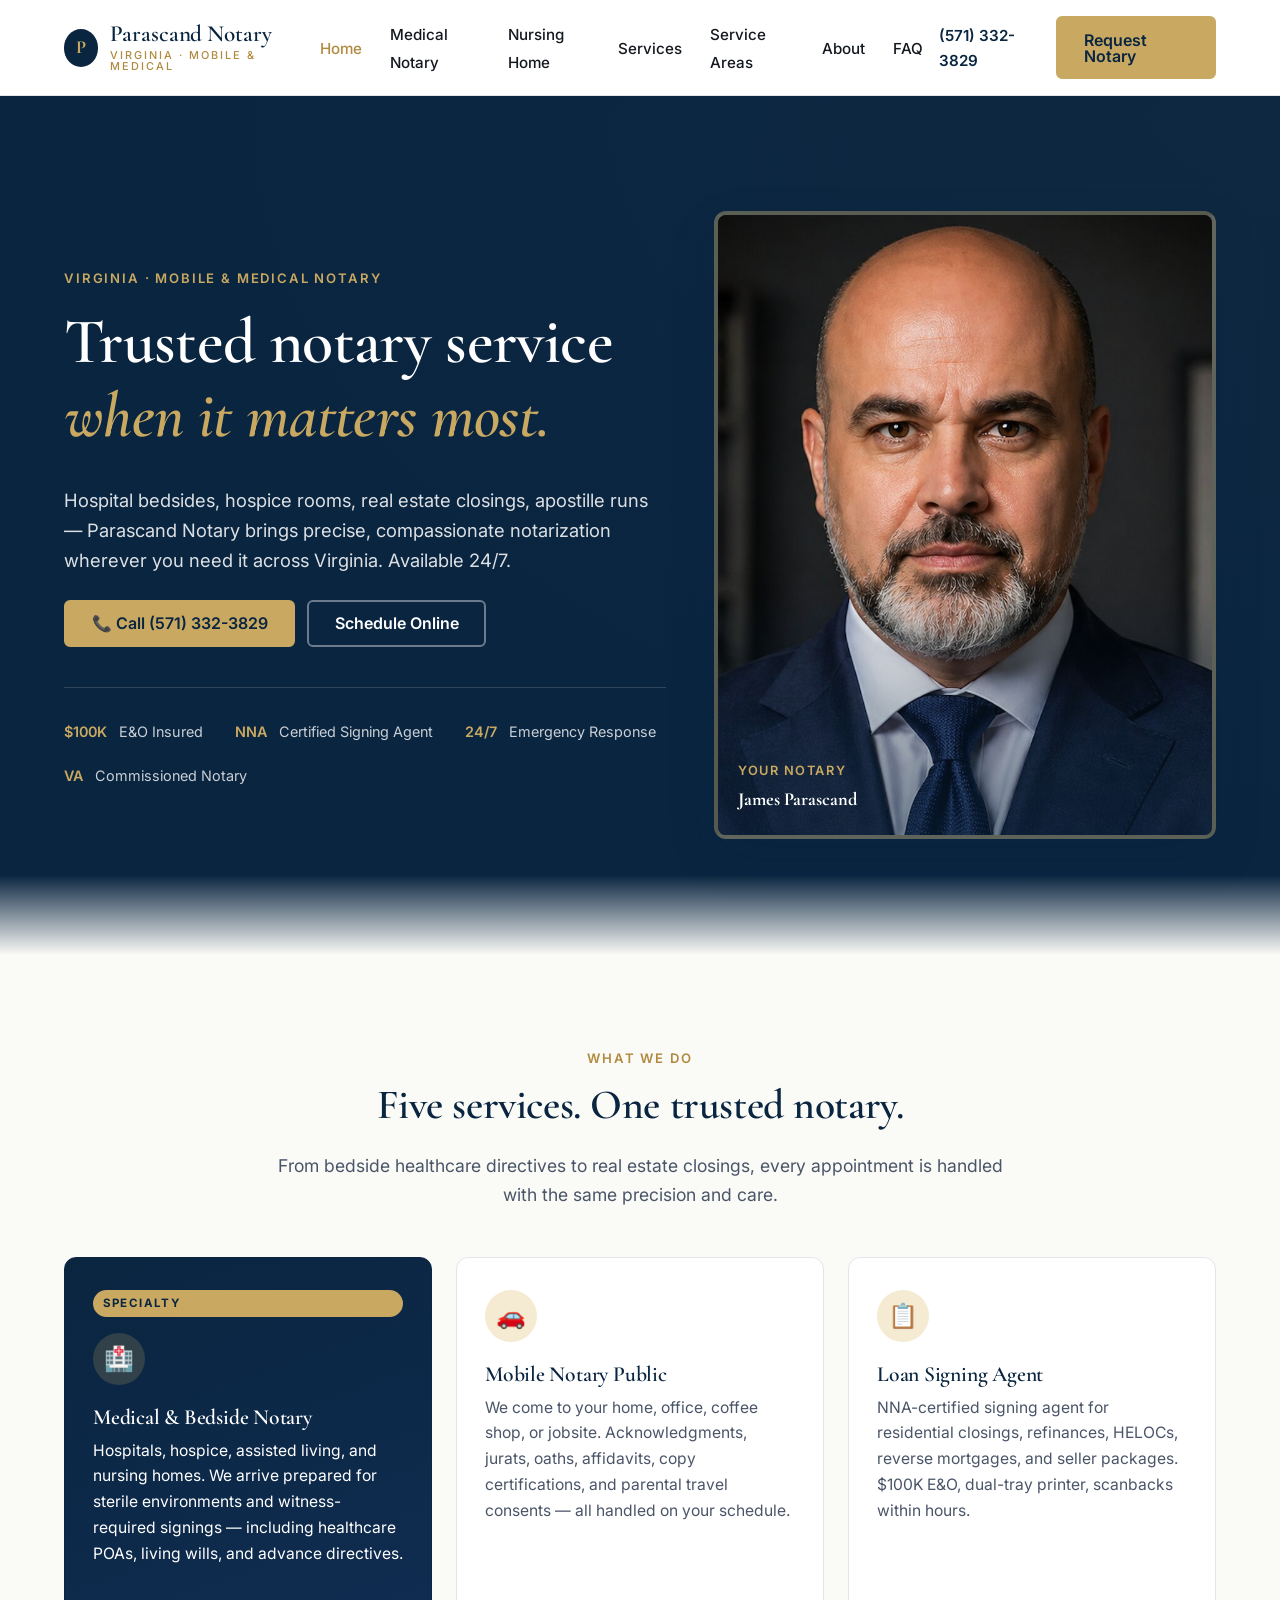
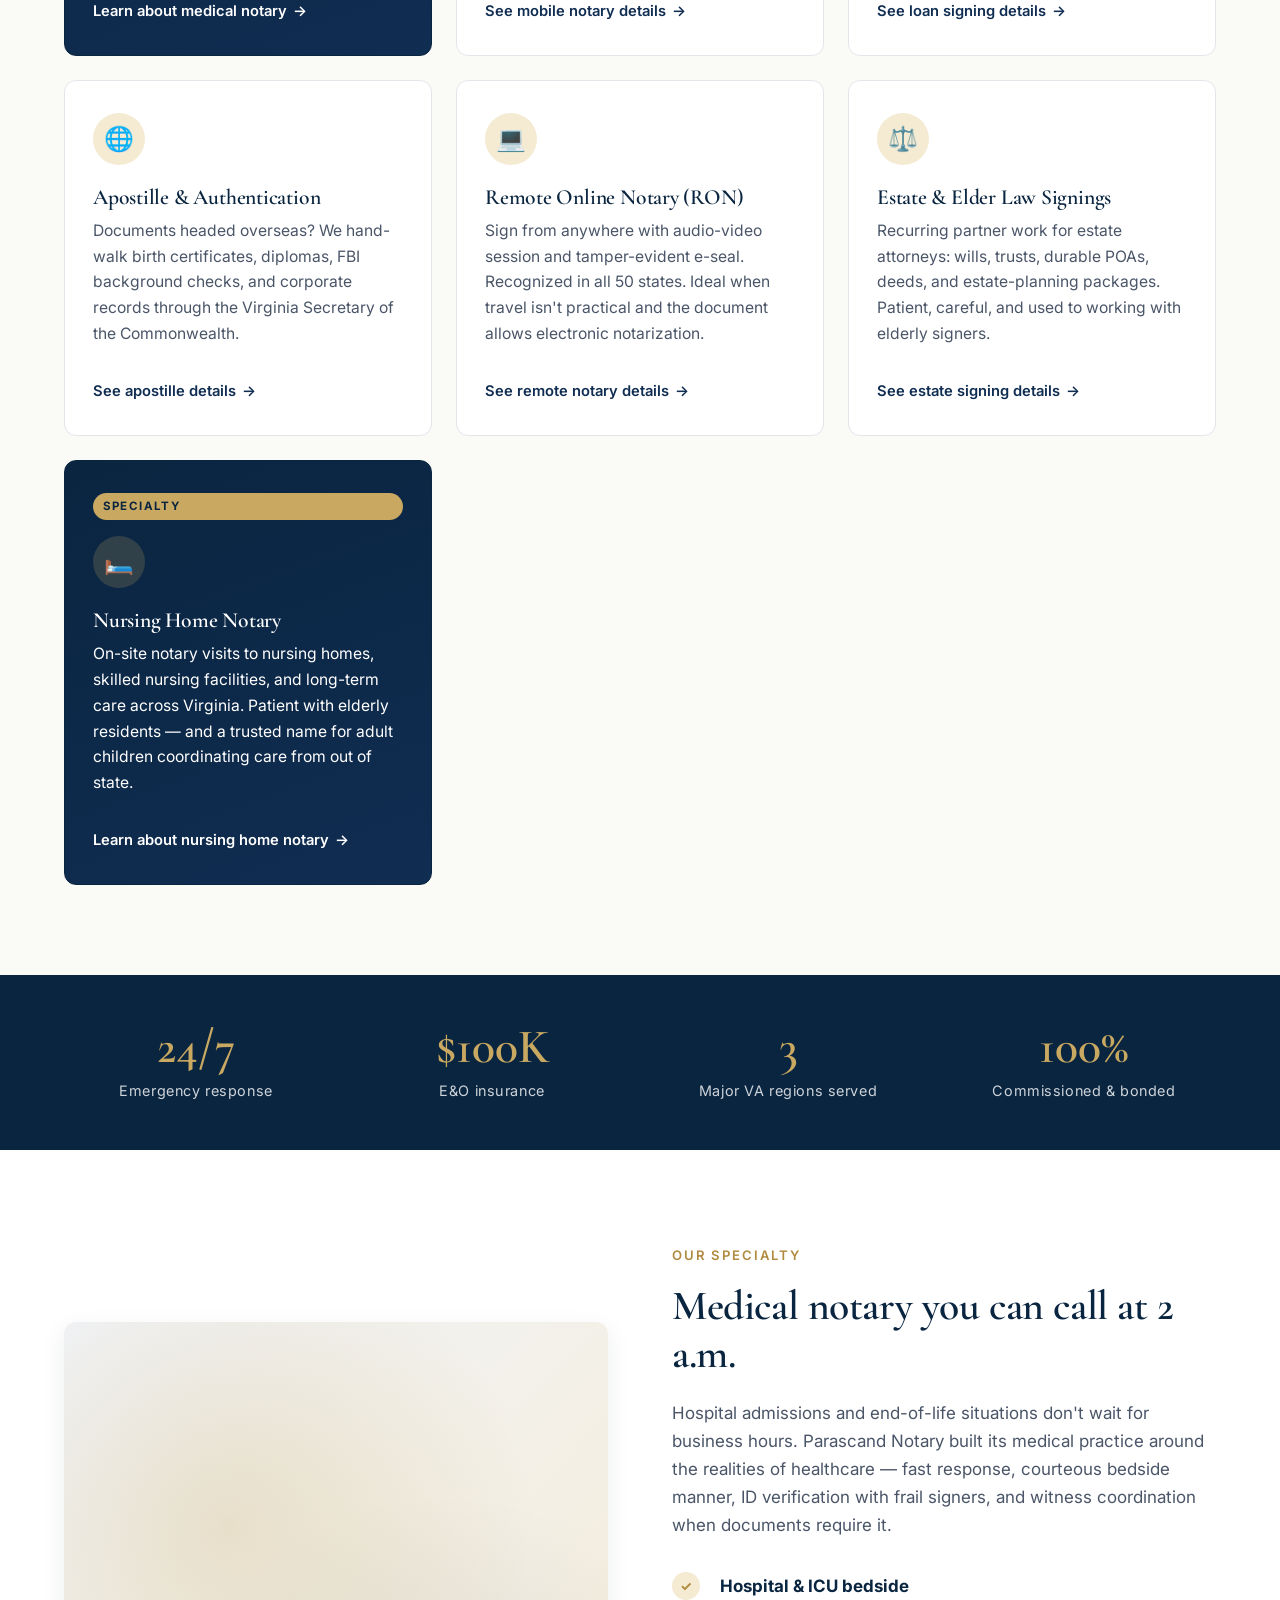
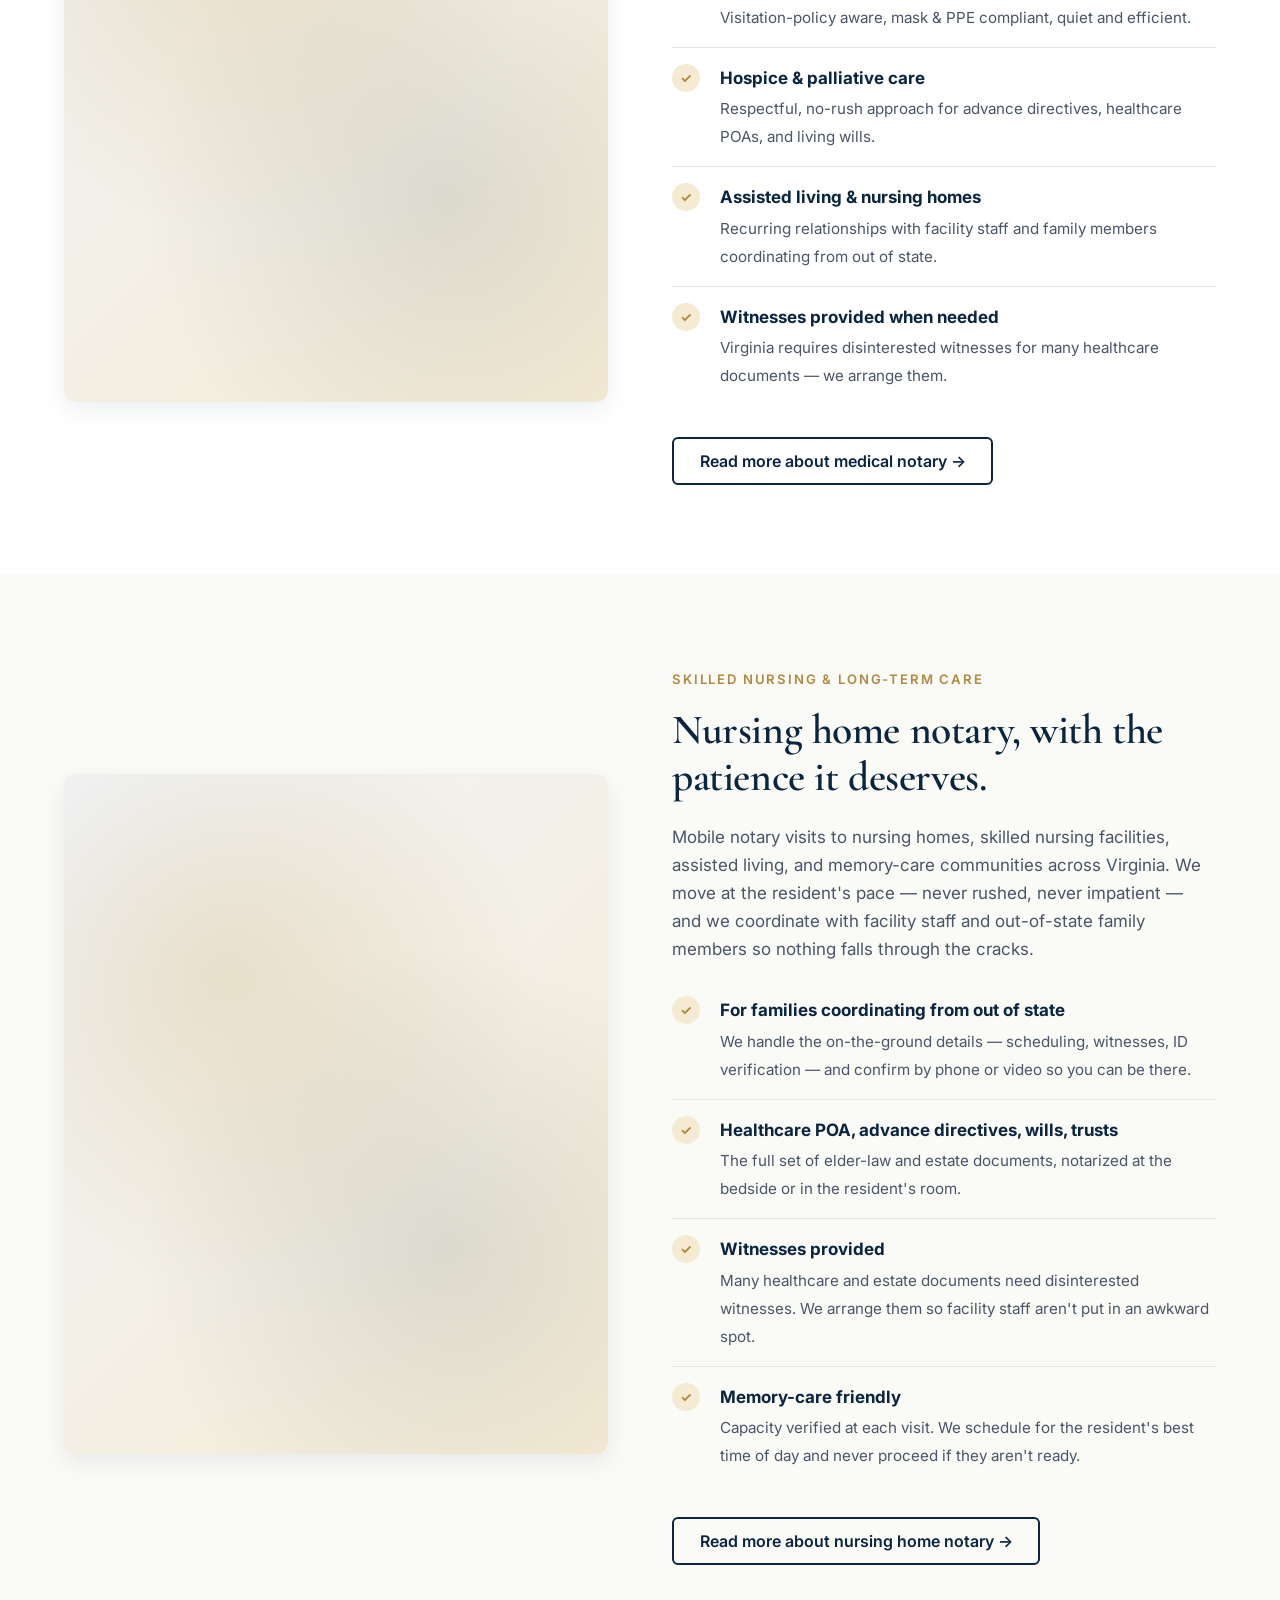
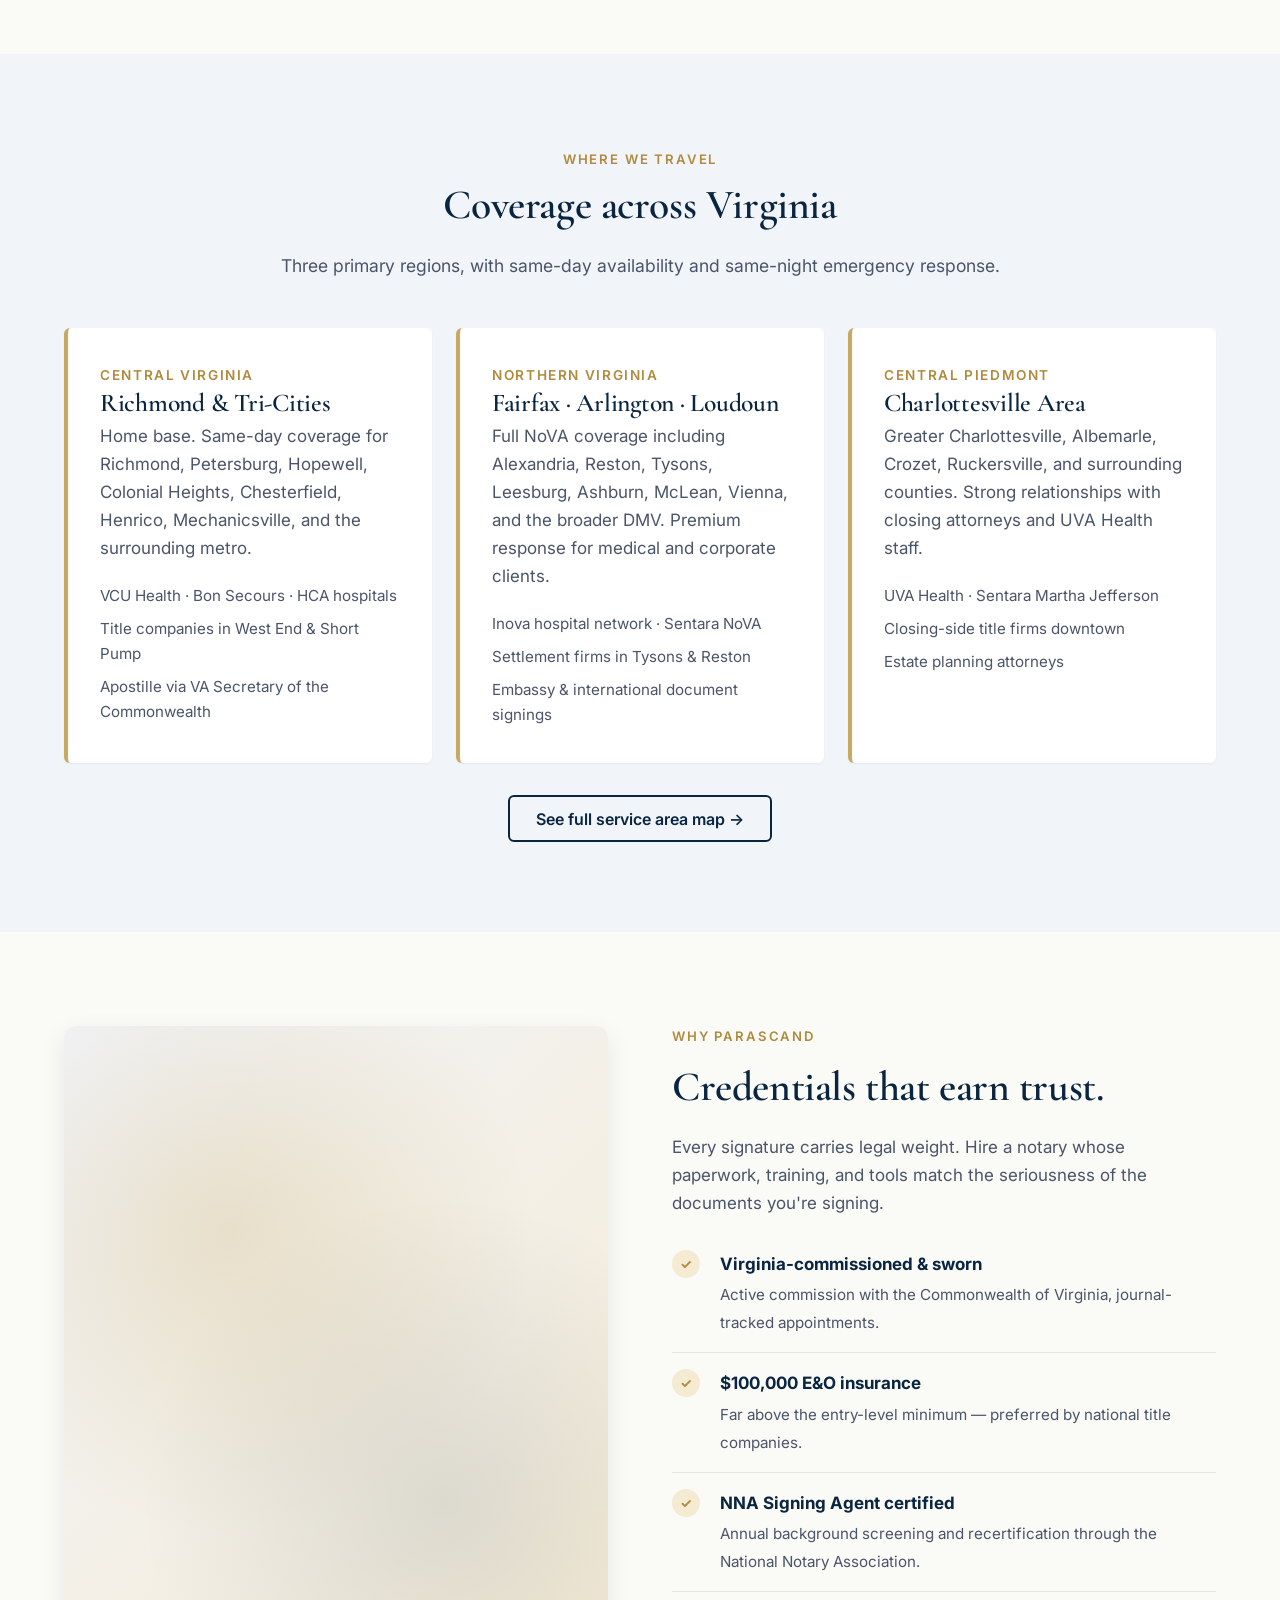
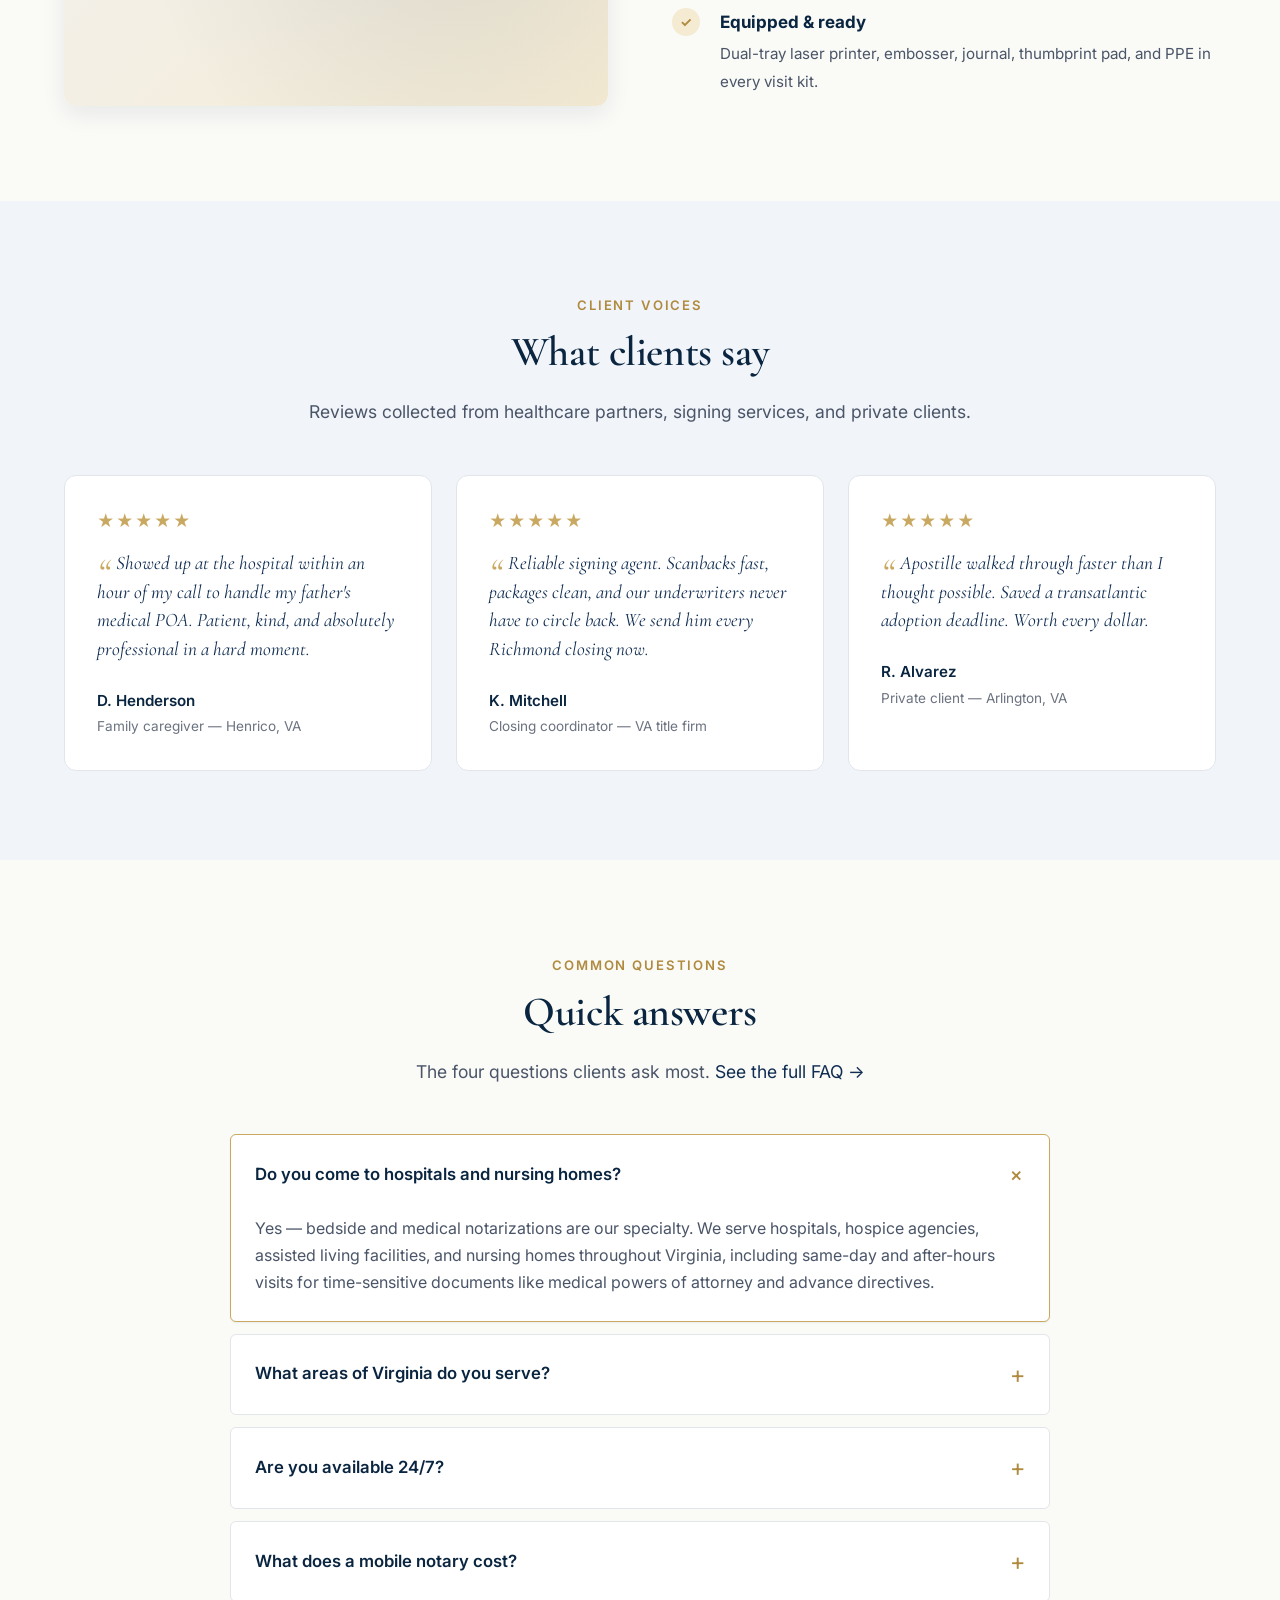
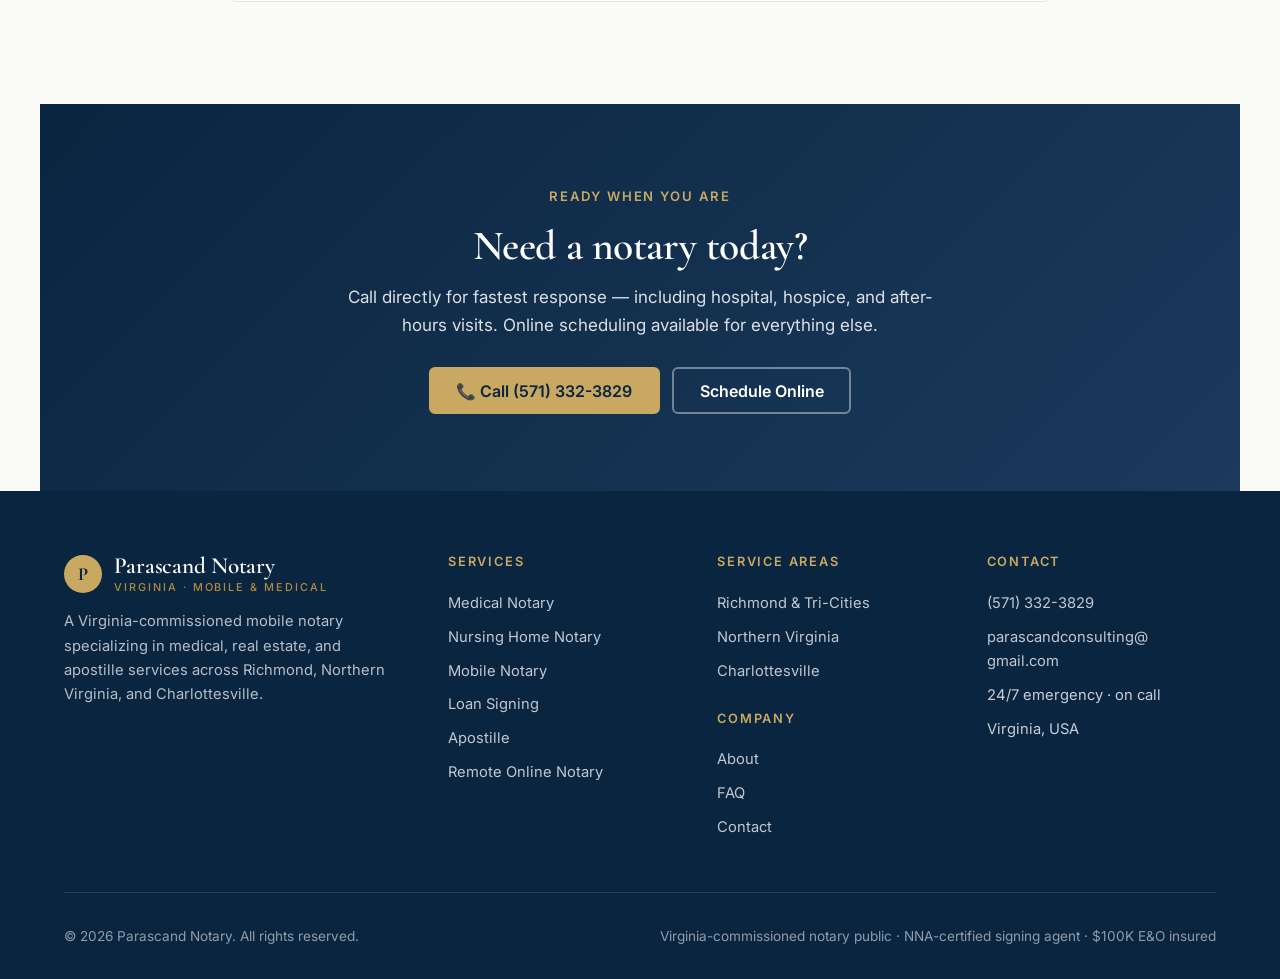
==== commit 92a47434: "Add Nursing Home to main nav across all pages" ====
--- a/index.html
+++ b/index.html
@@ -145,6 +145,7 @@
         <ul class="nav-links">
           <li><a href="index.html" class="active">Home</a></li>
           <li><a href="medical-notary.html">Medical Notary</a></li>
+          <li><a href="nursing-home-notary.html">Nursing Home</a></li>
           <li><a href="services.html">Services</a></li>
           <li><a href="service-areas.html">Service Areas</a></li>
           <li><a href="about.html">About</a></li>
